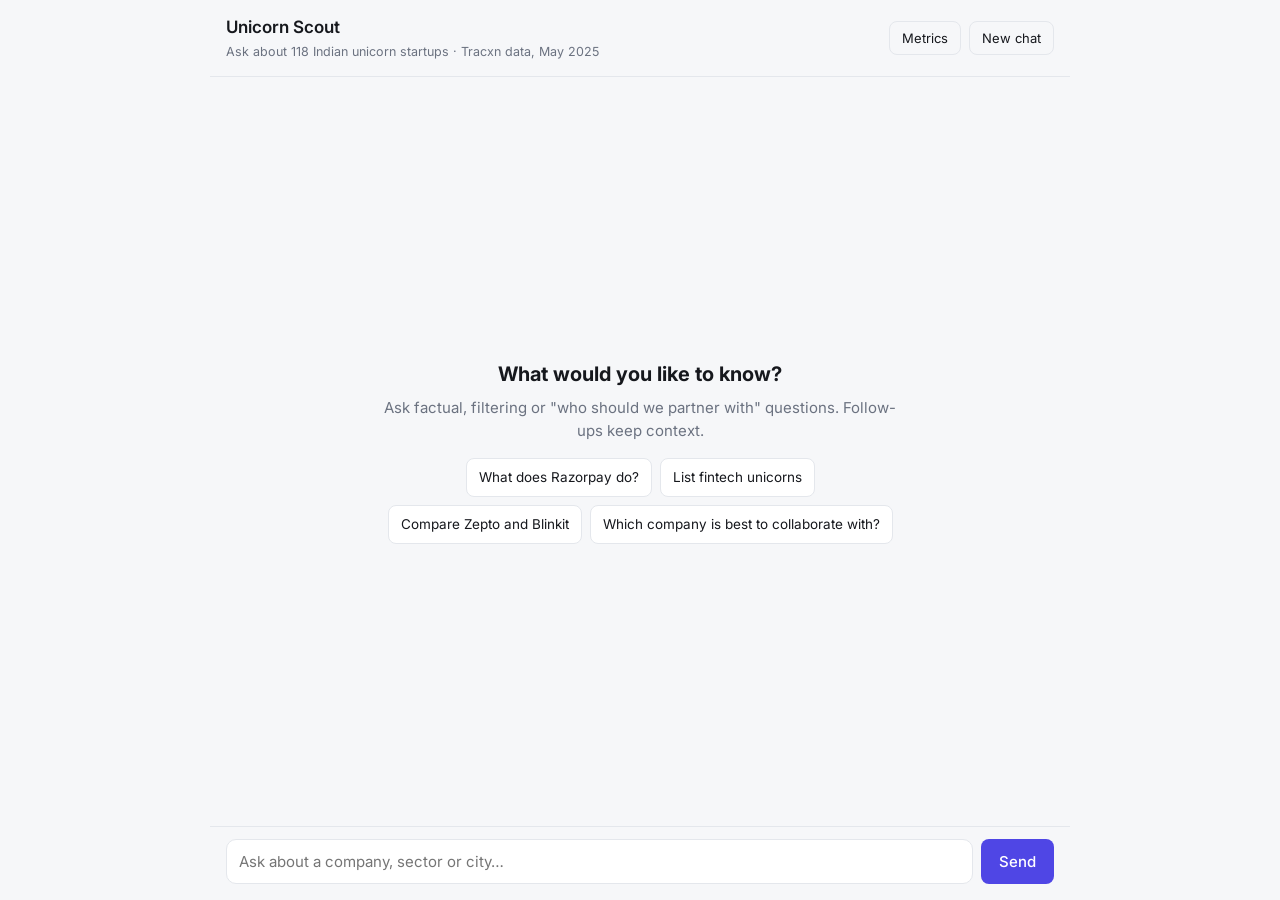
==== public/index.html @ ccf1d118 "v1: GenAI chatbot for Indian unicorn startups A Python chatbot that answers questions about the 118 " ====
<!doctype html>
<html lang="en">
<head>
<meta charset="utf-8">
<meta name="viewport" content="width=device-width, initial-scale=1">
<title>Unicorn Scout</title>
<link rel="preconnect" href="https://fonts.googleapis.com">
<link href="https://fonts.googleapis.com/css2?family=Inter:wght@400;500;600&display=swap" rel="stylesheet">
<style>
  :root {
    --bg: #f6f7f9; --panel: #ffffff; --text: #16181d; --muted: #6b7280; --border: #e4e7ec;
    --accent: #4f46e5; --accent-soft: #eef0ff; --user: #4f46e5; --user-text: #fff;
    --warn: #b45309; --warn-soft: #fff7e6; --bad: #b91c1c; --bad-soft: #fdecec;
  }
  @media (prefers-color-scheme: dark) {
    :root {
      --bg: #0f1115; --panel: #171a21; --text: #e7e9ee; --muted: #9aa3b2; --border: #262b36;
      --accent: #8b87ff; --accent-soft: #23244a; --user: #5b55f0; --user-text: #fff;
      --warn: #f5b041; --warn-soft: #33270f; --bad: #f87171; --bad-soft: #3a1818;
    }
  }
  * { box-sizing: border-box; }
  html, body { height: 100%; margin: 0; }
  body { background: var(--bg); color: var(--text); font: 15px/1.55 Inter, system-ui, sans-serif; display: flex; }
  .app { display: flex; flex-direction: column; width: 100%; max-width: 860px; margin: 0 auto; height: 100%; }
  header { display: flex; align-items: center; justify-content: space-between; padding: 14px 16px;
           border-bottom: 1px solid var(--border); }
  header h1 { font-size: 17px; margin: 0; font-weight: 600; }
  header p { margin: 2px 0 0; color: var(--muted); font-size: 12.5px; }
  .actions { display: flex; gap: 8px; }
  button { font: inherit; cursor: pointer; border-radius: 8px; }
  .ghost { background: transparent; border: 1px solid var(--border); color: var(--text); padding: 6px 12px; font-size: 13px; }
  .ghost:hover { background: var(--panel); }
  #log { flex: 1; overflow-y: auto; padding: 20px 16px; display: flex; flex-direction: column; gap: 14px; }
  .msg { max-width: 85%; padding: 10px 14px; border-radius: 14px; word-wrap: break-word; }
  .user { align-self: flex-end; background: var(--user); color: var(--user-text); border-bottom-right-radius: 4px; }
  .bot { align-self: flex-start; background: var(--panel); border: 1px solid var(--border); border-bottom-left-radius: 4px; }
  .bot p { margin: 0 0 6px; } .bot p:last-child { margin: 0; }
  .bot ul { margin: 4px 0 6px; padding-left: 20px; }
  .meta { display: flex; flex-wrap: wrap; gap: 6px; margin-top: 8px; font-size: 11.5px; color: var(--muted); align-items: center; }
  .badge { padding: 1px 8px; border-radius: 999px; background: var(--accent-soft); color: var(--accent); font-weight: 500; }
  .badge.clarification { background: var(--warn-soft); color: var(--warn); }
  .badge.blocked, .badge.rejected, .badge.error { background: var(--bad-soft); color: var(--bad); }
  .chips { display: flex; flex-wrap: wrap; gap: 6px; margin-top: 8px; }
  .chip { font-size: 12px; padding: 2px 8px; border: 1px solid var(--border); border-radius: 999px; color: var(--muted); }
  .empty { margin: auto; text-align: center; color: var(--muted); max-width: 520px; }
  .empty h2 { color: var(--text); font-size: 20px; margin: 0 0 6px; }
  .suggestions { display: flex; flex-wrap: wrap; gap: 8px; justify-content: center; margin-top: 16px; }
  .suggestions button { background: var(--panel); border: 1px solid var(--border); color: var(--text); padding: 8px 12px; font-size: 13.5px; }
  .suggestions button:hover { border-color: var(--accent); }
  form { display: flex; gap: 8px; padding: 12px 16px 16px; border-top: 1px solid var(--border); }
  textarea { flex: 1; resize: none; font: inherit; color: var(--text); background: var(--panel); border: 1px solid var(--border);
             border-radius: 10px; padding: 10px 12px; min-height: 44px; max-height: 140px; }
  textarea:focus { outline: 2px solid var(--accent); outline-offset: -1px; }
  .send { background: var(--accent); color: #fff; border: 0; padding: 0 18px; font-weight: 500; }
  .send:disabled { opacity: .5; cursor: default; }
  .typing span { display: inline-block; width: 6px; height: 6px; margin-right: 3px; border-radius: 50%; background: var(--muted); animation: b 1s infinite; }
  .typing span:nth-child(2) { animation-delay: .15s; } .typing span:nth-child(3) { animation-delay: .3s; }
  @keyframes b { 0%, 80%, 100% { opacity: .3 } 40% { opacity: 1 } }
  dialog { border: 1px solid var(--border); border-radius: 12px; background: var(--panel); color: var(--text); width: min(520px, calc(100% - 32px)); }
  dialog::backdrop { background: rgba(0,0,0,.4); }
  .grid { display: grid; grid-template-columns: repeat(auto-fill, minmax(140px, 1fr)); gap: 10px; margin: 12px 0; }
  .stat { border: 1px solid var(--border); border-radius: 10px; padding: 10px; }
  .stat b { display: block; font-size: 20px; } .stat small { color: var(--muted); }
  @media (max-width: 600px) { .msg { max-width: 95%; } header p { display: none; } }
</style>
</head>
<body>
<div class="app">
  <header>
    <div>
      <h1>Unicorn Scout</h1>
      <p>Ask about 118 Indian unicorn startups · Tracxn data, May 2025</p>
    </div>
    <div class="actions">
      <button class="ghost" id="metricsBtn" type="button">Metrics</button>
      <button class="ghost" id="newBtn" type="button">New chat</button>
    </div>
  </header>
  <main id="log" aria-live="polite"></main>
  <form id="form">
    <textarea id="input" rows="1" maxlength="500" placeholder="Ask about a company, sector or city…" aria-label="Message"></textarea>
    <button class="send" id="send" type="submit">Send</button>
  </form>
</div>

<dialog id="metrics">
  <h3 style="margin:0">Usage metrics</h3>
  <div class="grid" id="stats"></div>
  <p style="color:var(--muted);font-size:12.5px;margin:0">Traces, prompt versions and scores are in Langfuse.</p>
  <form method="dialog" style="padding:12px 0 0;border:0"><button class="ghost">Close</button></form>
</dialog>

<script>
const log = document.getElementById("log"), form = document.getElementById("form"),
      input = document.getElementById("input"), send = document.getElementById("send");
const SUGGESTIONS = ["What does Razorpay do?", "List fintech unicorns", "Compare Zepto and Blinkit",
                     "Which company is best to collaborate with?"];

function getSession() {
  try { return localStorage.getItem("session_id"); } catch { return null; }
}
function setSession(id) {
  try { id ? localStorage.setItem("session_id", id) : localStorage.removeItem("session_id"); } catch {}
}

// Escape first, then apply a tiny safe subset of markdown (bold, italics, bullets).
function render(md) {
  const esc = s => s.replace(/[&<>"']/g, c => ({"&":"&amp;","<":"&lt;",">":"&gt;",'"':"&quot;","'":"&#39;"}[c]));
  const inline = s => esc(s).replace(/\*\*(.+?)\*\*/g, "<strong>$1</strong>").replace(/\*(.+?)\*/g, "<em>$1</em>");
  let html = "", inList = false;
  for (const line of md.split("\n")) {
    const li = line.match(/^\s*[-*•]\s+(.*)/);
    if (li) { if (!inList) { html += "<ul>"; inList = true; } html += `<li>${inline(li[1])}</li>`; continue; }
    if (inList) { html += "</ul>"; inList = false; }
    if (line.trim()) html += `<p>${inline(line)}</p>`;
  }
  return html + (inList ? "</ul>" : "");
}

function add(role, text, extra = {}) {
  document.querySelector(".empty")?.remove();
  const el = document.createElement("div");
  el.className = `msg ${role}`;
  if (role === "user") el.textContent = text; else el.innerHTML = render(text);
  if (extra.companies?.length) {
    const chips = document.createElement("div"); chips.className = "chips";
    extra.companies.slice(0, 12).forEach(c => {
      const s = document.createElement("span"); s.className = "chip"; s.textContent = `${c.name} · ${c.city}`; chips.append(s);
    });
    if (extra.companies.length > 12) {
      const s = document.createElement("span"); s.className = "chip"; s.textContent = `+${extra.companies.length - 12} more`; chips.append(s);
    }
    el.append(chips);
  }
  if (extra.outcome) {
    const meta = document.createElement("div"); meta.className = "meta";
    const b = document.createElement("span"); b.className = `badge ${extra.outcome}`; b.textContent = extra.outcome;
    meta.append(b);
    if (extra.latency_ms) meta.append(`${(extra.latency_ms / 1000).toFixed(1)}s`);
    el.append(meta);
  }
  log.append(el); log.scrollTop = log.scrollHeight;
  return el;
}

function showEmpty() {
  log.innerHTML = `<div class="empty"><h2>What would you like to know?</h2>
    <div>Ask factual, filtering or "who should we partner with" questions. Follow-ups keep context.</div>
    <div class="suggestions"></div></div>`;
  const box = log.querySelector(".suggestions");
  SUGGESTIONS.forEach(q => {
    const b = document.createElement("button"); b.type = "button"; b.textContent = q;
    b.onclick = () => ask(q); box.append(b);
  });
}

async function ask(text) {
  text = text.trim();
  if (!text || send.disabled) return;
  add("user", text);
  input.value = ""; input.style.height = "";
  send.disabled = true;
  const typing = add("bot", ""); typing.innerHTML = '<span class="typing"><span></span><span></span><span></span></span>';
  try {
    const res = await fetch("/api/chat", {
      method: "POST", headers: {"Content-Type": "application/json"},
      body: JSON.stringify({message: text, session_id: getSession()}),
    });
    if (!res.ok) throw new Error(res.status);
    const data = await res.json();
    setSession(data.session_id);
    typing.remove();
    add("bot", data.reply, data);
  } catch (e) {
    typing.remove();
    add("bot", "Couldn't reach the server. Please try again.", {outcome: "error"});
  } finally {
    send.disabled = false; input.focus();
  }
}

async function restore() {
  const id = getSession();
  if (!id) return showEmpty();
  try {
    const res = await fetch(`/api/sessions/${id}`);
    const turns = res.ok ? await res.json() : [];
    if (!turns.length) return showEmpty();
    turns.forEach(t => { add("user", t.user); add("bot", t.bot || "", {outcome: t.outcome}); });
  } catch { showEmpty(); }
}

form.addEventListener("submit", e => { e.preventDefault(); ask(input.value); });
input.addEventListener("keydown", e => { if (e.key === "Enter" && !e.shiftKey) { e.preventDefault(); ask(input.value); } });
input.addEventListener("input", () => { input.style.height = ""; input.style.height = input.scrollHeight + "px"; });
document.getElementById("newBtn").onclick = () => { setSession(null); showEmpty(); input.focus(); };
document.getElementById("metricsBtn").onclick = async () => {
  const dlg = document.getElementById("metrics"), stats = document.getElementById("stats");
  stats.textContent = "Loading…"; dlg.showModal();
  try {
    const m = await (await fetch("/api/metrics")).json();
    const items = [["Queries", m.total_queries], ["Sessions", m.sessions], ["Answered", m.answered],
      ["Clarifications", m.clarifications], ["Blocked / rejected", m.blocked_or_rejected], ["Off-topic", m.off_topic],
      ["Errors", m.errors], ["LLM fallbacks", m.llm_fallbacks], ["Avg latency", m.avg_latency_ms ? `${m.avg_latency_ms} ms` : "–"],
      ["p95 latency", m.p95_latency_ms ? `${Math.round(m.p95_latency_ms)} ms` : "–"]];
    stats.innerHTML = "";
    items.forEach(([k, v]) => {
      const d = document.createElement("div"); d.className = "stat";
      const b = document.createElement("b"); b.textContent = v ?? 0;
      const s = document.createElement("small"); s.textContent = k;
      d.append(b, s); stats.append(d);
    });
  } catch { stats.textContent = "Couldn't load metrics."; }
};
restore();
</script>
</body>
</html>
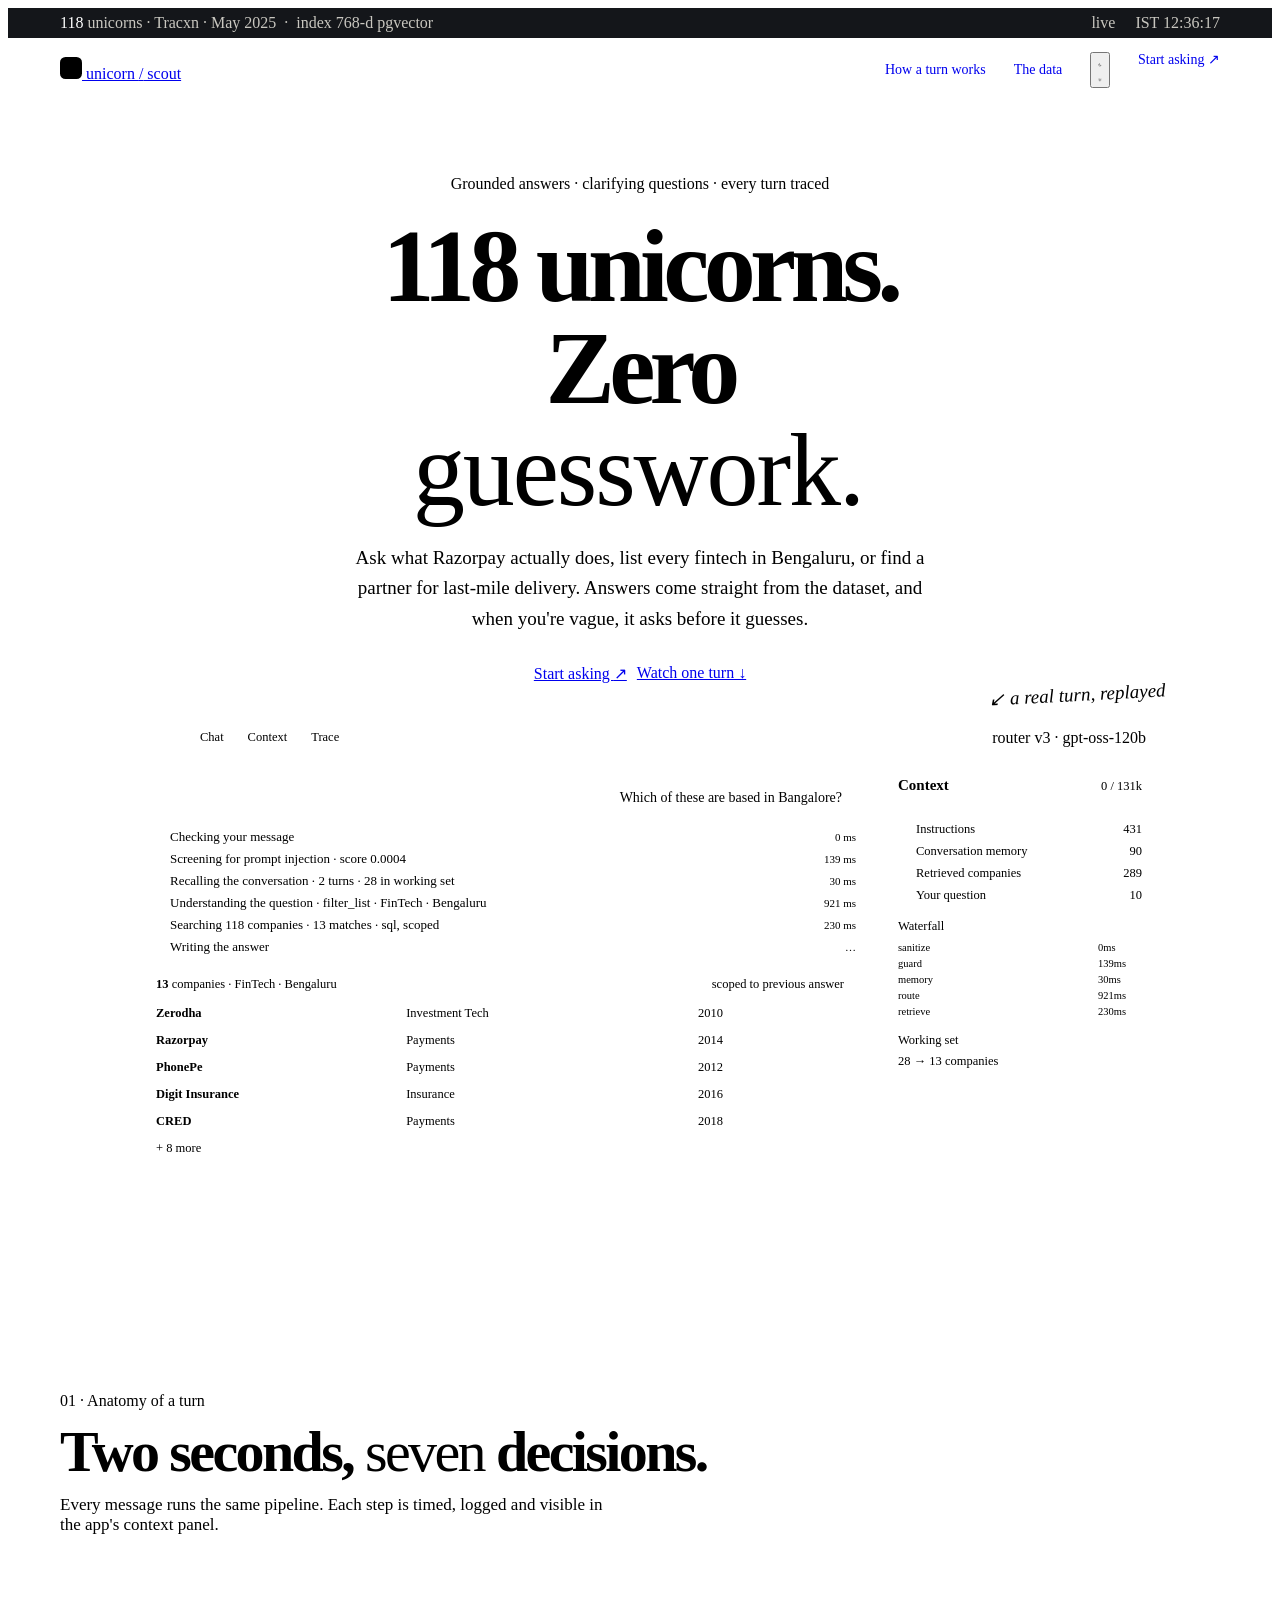
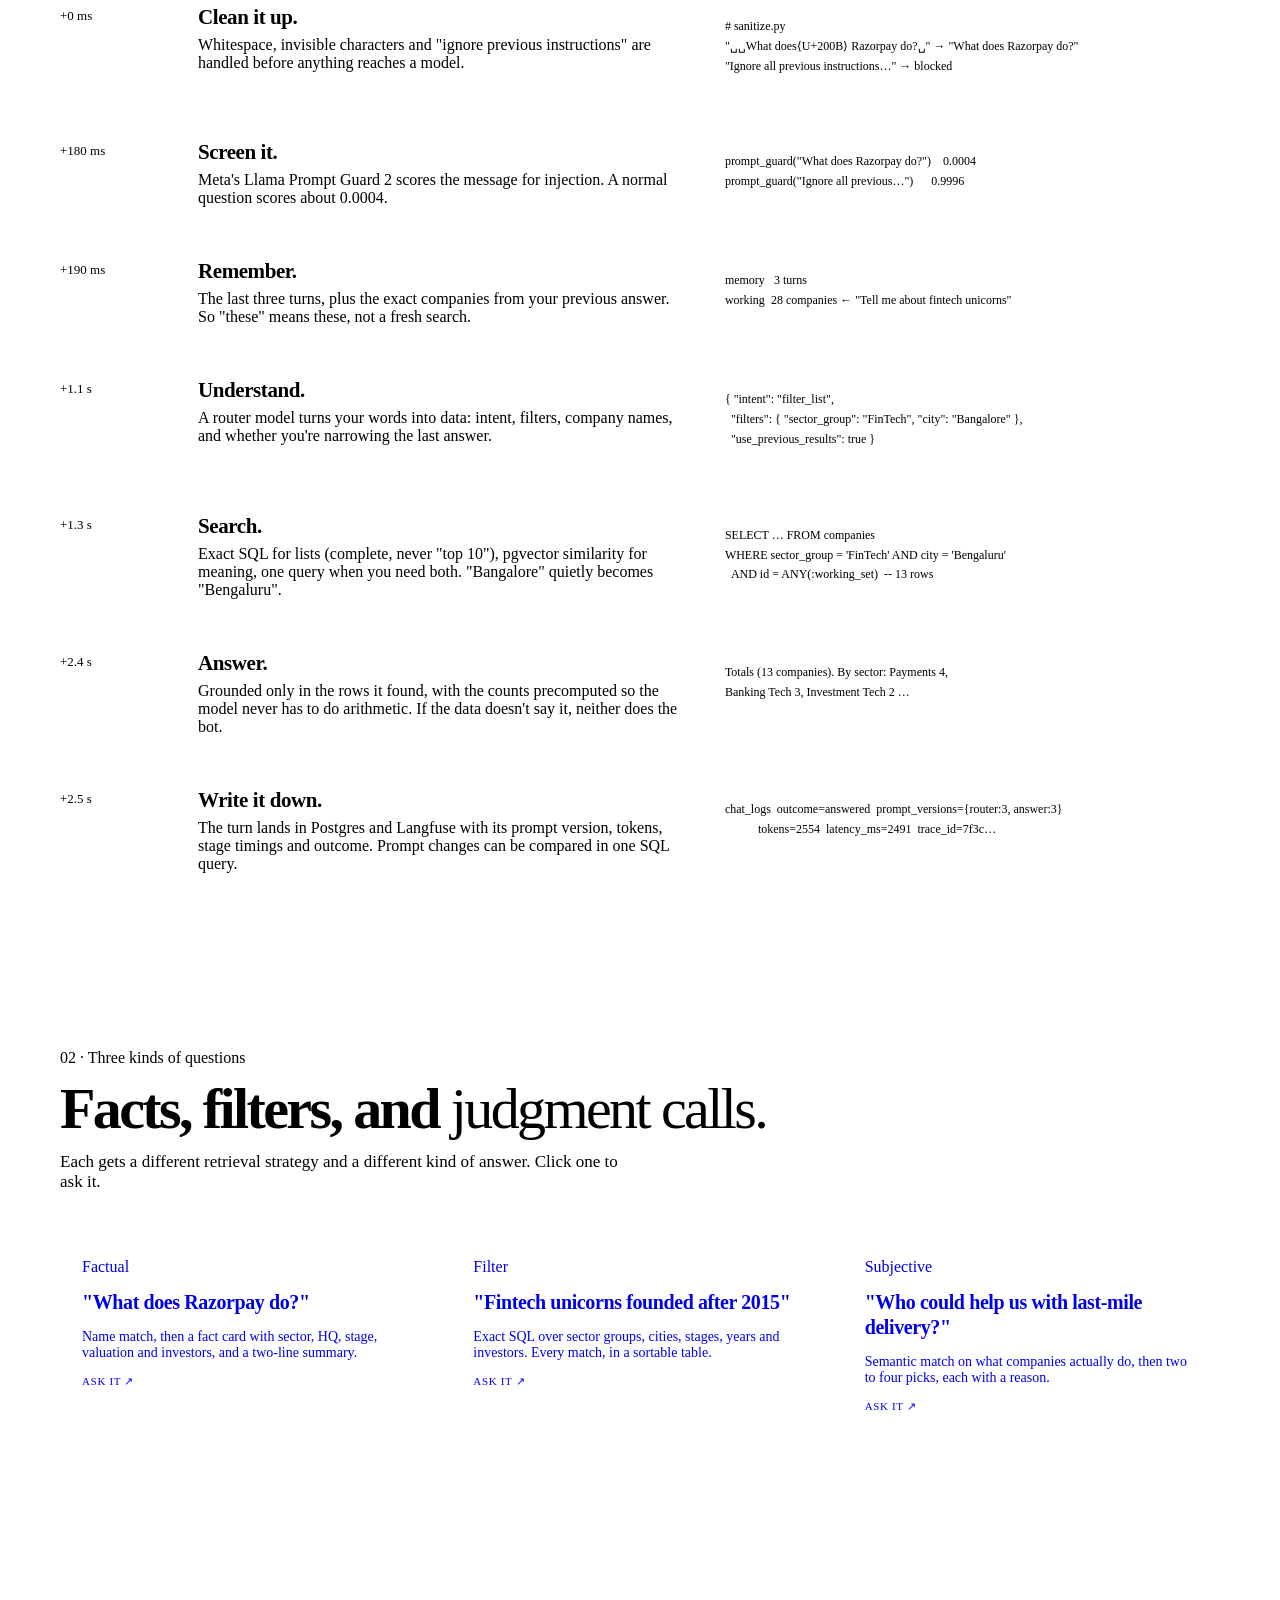
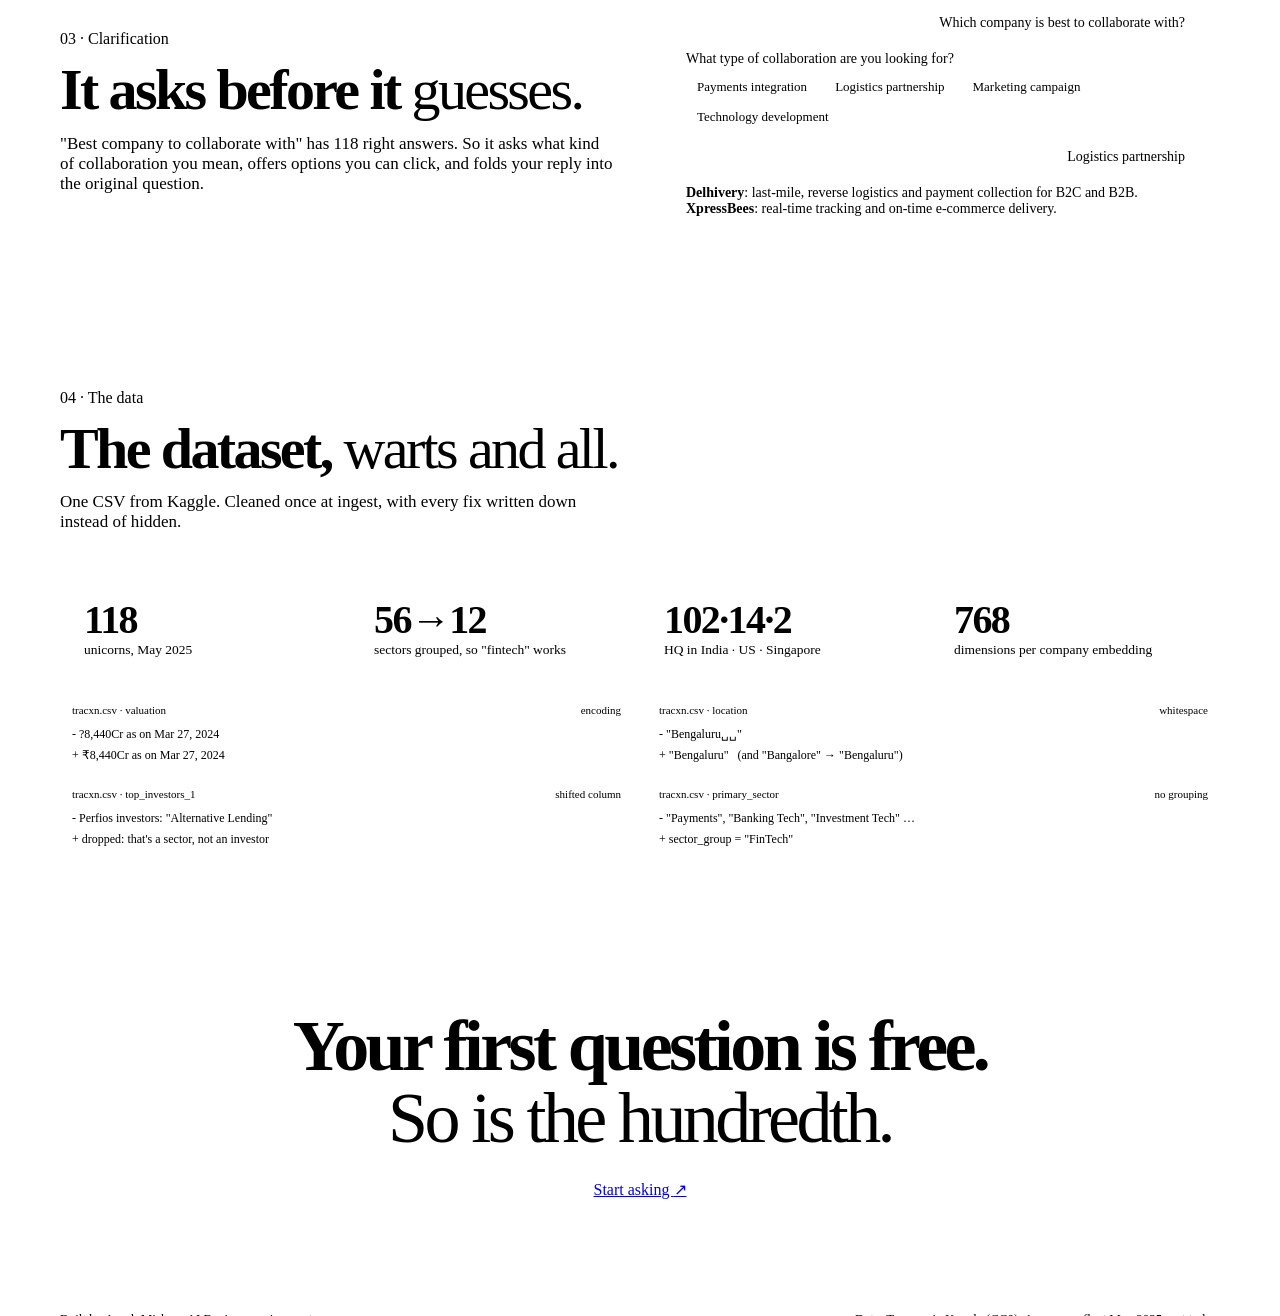
==== commit b9818729: "v2: landing page, streaming chat with generative UI and a context panel Frontend (public/) - Landing" ====
--- a/public/index.html
+++ b/public/index.html
@@ -4,216 +4,428 @@
 <meta charset="utf-8">
 <meta name="viewport" content="width=device-width, initial-scale=1">
 <title>Unicorn Scout</title>
-<link rel="preconnect" href="https://fonts.googleapis.com">
-<link href="https://fonts.googleapis.com/css2?family=Inter:wght@400;500;600&display=swap" rel="stylesheet">
+<meta name="description" content="Ask anything about India's 118 unicorn startups. Grounded answers, clarifying questions, every turn traced.">
+<link rel="icon" href="data:image/svg+xml,%3Csvg xmlns='http://www.w3.org/2000/svg' viewBox='0 0 24 24'%3E%3Crect width='24' height='24' rx='6' fill='%2314161a'/%3E%3Cpath d='M6 19 18 5l-4.5 14Z' fill='%23f6f5f0'/%3E%3Ccircle cx='18' cy='5' r='2' fill='%23e2553b'/%3E%3C/svg%3E">
+<script src="/theme.js"></script>
+<link rel="stylesheet" href="/base.css">
 <style>
-  :root {
-    --bg: #f6f7f9; --panel: #ffffff; --text: #16181d; --muted: #6b7280; --border: #e4e7ec;
-    --accent: #4f46e5; --accent-soft: #eef0ff; --user: #4f46e5; --user-text: #fff;
-    --warn: #b45309; --warn-soft: #fff7e6; --bad: #b91c1c; --bad-soft: #fdecec;
+  .wrap { max-width: 1160px; margin: 0 auto; padding: 0 24px; }
+
+  /* telemetry strip */
+  .telemetry { background: #14161a; color: #c9c7c0; }
+  .telemetry .wrap { display: flex; justify-content: space-between; gap: 16px; height: 30px; align-items: center; }
+  .telemetry span { white-space: nowrap; }
+  .telemetry b { color: #fff; font-weight: 500; }
+  .telemetry .right { display: flex; gap: 20px; align-items: center; }
+
+  header.nav { position: sticky; top: 0; z-index: 20; background: color-mix(in srgb, var(--paper) 86%, transparent);
+               backdrop-filter: saturate(1.4) blur(10px); border-bottom: 1px solid transparent; transition: border-color .2s; }
+  header.nav.scrolled { border-color: var(--line); }
+  header.nav .wrap { display: flex; align-items: center; justify-content: space-between; height: 64px; }
+  header.nav nav { display: flex; align-items: center; gap: 28px; font-size: 14px; color: var(--ink-2); }
+  header.nav nav a { text-decoration: none; }
+  header.nav nav a:not(.btn):hover { color: var(--ink); }
+  header.nav .btn { height: 38px; font-size: 14px; }
+
+  /* hero */
+  .hero { text-align: center; padding: 72px 0 40px; position: relative; }
+  .hero h1 { font-family: var(--display); font-weight: 800; font-size: clamp(44px, 8.4vw, 104px); line-height: .98;
+             letter-spacing: -.055em; margin: 22px auto 22px; max-width: 12ch; }
+  .hero h1 .serif { font-weight: 400; letter-spacing: -.02em; color: var(--accent); padding-right: .04em; }
+  .hero p.lede { font-size: clamp(16px, 1.6vw, 19px); color: var(--ink-2); max-width: 600px; margin: 0 auto 30px; line-height: 1.6; }
+  .hero .ctas { display: flex; gap: 10px; justify-content: center; flex-wrap: wrap; }
+  .grid-bg { position: absolute; inset: 0; z-index: -1; opacity: .55;
+             background-image: linear-gradient(var(--line) 1px, transparent 1px), linear-gradient(90deg, var(--line) 1px, transparent 1px);
+             background-size: 56px 56px; mask-image: radial-gradient(ellipse 70% 60% at 50% 30%, #000 30%, transparent 75%); }
+
+  /* demo frame */
+  .demo-wrap { position: relative; margin: 34px auto 0; max-width: 1040px; }
+  .aside-note { position: absolute; right: -6px; top: -34px; font-family: var(--serif); font-style: italic; font-size: 19px;
+                color: var(--ink-2); transform: rotate(-3deg); }
+  .frame { background: var(--card); border: 1px solid var(--line); border-radius: 14px; box-shadow: var(--shadow); overflow: hidden; text-align: left; }
+  .frame-bar { display: flex; align-items: center; gap: 14px; height: 42px; padding: 0 14px; border-bottom: 1px solid var(--line); background: var(--paper-2); }
+  .lights { display: flex; gap: 6px; } .lights i { width: 10px; height: 10px; border-radius: 50%; background: var(--line-2); }
+  .frame-bar .tabs { display: flex; gap: 4px; font-size: 12.5px; } .frame-bar .tabs span { padding: 3px 10px; border-radius: 6px; color: var(--ink-3); }
+  .frame-bar .tabs .on { background: var(--card); color: var(--ink); border: 1px solid var(--line); }
+  .frame-bar .right { margin-left: auto; color: var(--ink-3); }
+  .frame-body { display: grid; grid-template-columns: 1fr 280px; min-height: 430px; }
+  .demo-chat { padding: 22px 24px; display: flex; flex-direction: column; gap: 14px; border-right: 1px solid var(--line); }
+  .d-user { align-self: flex-end; background: var(--ink); color: var(--paper); padding: 9px 14px; border-radius: 14px 14px 4px 14px; font-size: 14px; }
+  .d-steps { display: grid; gap: 6px; font-size: 13px; color: var(--ink-2); }
+  .d-step { display: grid; grid-template-columns: 16px 1fr auto; gap: 10px; align-items: center; opacity: 0; transform: translateY(4px); transition: all .25s ease; }
+  .d-step.show { opacity: 1; transform: none; }
+  .d-step .ms { font-family: var(--mono); font-size: 11px; color: var(--ink-3); }
+  .d-step em { font-style: normal; color: var(--ink); font-weight: 500; }
+  .tick { width: 14px; height: 14px; border-radius: 50%; border: 1.5px solid var(--line-2); position: relative; }
+  .d-step.done .tick { border-color: var(--ok); background: var(--ok); }
+  .d-step.done .tick::after { content: ""; position: absolute; left: 4px; top: 1.5px; width: 3px; height: 6px; border: solid #fff; border-width: 0 1.5px 1.5px 0; transform: rotate(45deg); }
+  .d-step.run .tick { border-color: var(--accent); border-right-color: transparent; animation: spin .7s linear infinite; }
+  @keyframes spin { to { transform: rotate(360deg); } }
+  .d-table { border: 1px solid var(--line); border-radius: 10px; overflow: hidden; opacity: 0; transition: opacity .3s; font-size: 12.5px; }
+  .d-table.show { opacity: 1; }
+  .d-table .th { display: flex; justify-content: space-between; padding: 8px 12px; background: var(--paper-2); border-bottom: 1px solid var(--line); }
+  .d-table .row { display: grid; grid-template-columns: 1.2fr 1.4fr .7fr; padding: 6px 12px; border-bottom: 1px solid var(--line); opacity: 0; transition: opacity .2s; }
+  .d-table .row.show { opacity: 1; } .d-table .row:last-child { border-bottom: 0; }
+  .d-table .row b { font-weight: 600; } .d-table .row span { color: var(--ink-2); }
+  .d-answer { font-size: 14px; line-height: 1.6; min-height: 44px; }
+  .caret { display: inline-block; width: 7px; height: 15px; background: var(--accent); vertical-align: -2px; margin-left: 1px; animation: blink 1s steps(1) infinite; }
+  @keyframes blink { 50% { opacity: 0; } }
+  .demo-ctx { padding: 18px; display: grid; align-content: start; gap: 16px; font-size: 12.5px; background: var(--paper); }
+  .ctx-h { display: flex; justify-content: space-between; align-items: baseline; }
+  .ctx-h b { font-family: var(--display); font-size: 15px; }
+  .bar { display: flex; height: 6px; border-radius: 99px; overflow: hidden; background: var(--line); }
+  .bar i { display: block; height: 100%; transition: width .6s cubic-bezier(.2,.7,.2,1); width: 0; }
+  .ctx-rows { display: grid; gap: 7px; }
+  .ctx-rows div { display: grid; grid-template-columns: 10px 1fr auto; gap: 8px; align-items: center; color: var(--ink-2); }
+  .ctx-rows i { width: 10px; height: 10px; border-radius: 3px; }
+  .wf { display: grid; gap: 5px; }
+  .wf div { display: grid; grid-template-columns: 62px 1fr 44px; gap: 8px; align-items: center; font-family: var(--mono); font-size: 10.5px; color: var(--ink-3); }
+  .wf .track { height: 6px; position: relative; }
+  .wf .track i { position: absolute; top: 0; height: 6px; border-radius: 2px; background: var(--ink-2); width: 0; transition: width .4s ease; }
+
+  /* sections */
+  section.block { padding: 110px 0 40px; }
+  .sec-head { max-width: 720px; margin-bottom: 44px; }
+  .sec-head h2 { font-family: var(--display); font-weight: 800; font-size: clamp(34px, 5vw, 58px); letter-spacing: -.045em; line-height: 1.02; margin: 12px 0 14px; }
+  .sec-head h2 .serif { font-weight: 400; color: var(--accent); }
+  .sec-head p { color: var(--ink-2); font-size: 17px; margin: 0; max-width: 560px; }
+
+  /* timeline */
+  .timeline { border-top: 1px solid var(--line); }
+  .tl-row { display: grid; grid-template-columns: 110px 1fr 1.05fr; gap: 28px; padding: 26px 0; border-bottom: 1px solid var(--line); align-items: start; }
+  .tl-row .t { font-family: var(--mono); font-size: 13px; color: var(--accent); padding-top: 3px; }
+  .tl-row h3 { font-family: var(--display); font-size: 21px; letter-spacing: -.02em; margin: 0 0 6px; }
+  .tl-row p { margin: 0; color: var(--ink-2); }
+  .code { font-family: var(--mono); font-size: 12px; line-height: 1.65; background: var(--card); border: 1px solid var(--line);
+          border-radius: 8px; padding: 12px 14px; color: var(--ink-2); white-space: pre-wrap; word-break: break-word; margin: 0; }
+  .code .k { color: var(--c1); } .code .s { color: var(--ok); } .code .n { color: var(--accent); } .code .c { color: var(--ink-3); }
+
+  /* question types */
+  .kinds { display: grid; grid-template-columns: repeat(3, 1fr); gap: 14px; }
+  .kind { background: var(--card); border: 1px solid var(--line); border-radius: 14px; padding: 22px; display: grid; gap: 14px; align-content: start;
+          text-decoration: none; transition: border-color .15s, transform .15s; }
+  .kind:hover { border-color: var(--ink-3); transform: translateY(-2px); }
+  .kind .q { font-family: var(--display); font-weight: 700; font-size: 20px; letter-spacing: -.02em; line-height: 1.25; }
+  .kind .how { color: var(--ink-2); font-size: 14px; }
+  .kind .go { font-family: var(--mono); font-size: 11px; letter-spacing: .06em; text-transform: uppercase; color: var(--ink-3); }
+  .kind:hover .go { color: var(--accent); }
+
+  /* clarify */
+  .split { display: grid; grid-template-columns: 1fr 1fr; gap: 48px; align-items: center; }
+  .convo { background: var(--card); border: 1px solid var(--line); border-radius: 14px; padding: 22px; display: grid; gap: 12px; box-shadow: var(--shadow); }
+  .b-user { justify-self: end; background: var(--ink); color: var(--paper); padding: 8px 13px; border-radius: 13px 13px 4px 13px; font-size: 14px; }
+  .b-bot { font-size: 14px; }
+  .opts { display: flex; flex-wrap: wrap; gap: 6px; margin-top: 8px; }
+  .opts span { border: 1px solid var(--line-2); border-radius: 999px; padding: 4px 11px; font-size: 13px; }
+  .opts span.picked { border-color: var(--accent); color: var(--accent); background: var(--accent-soft); }
+
+  /* data */
+  .stats { display: grid; grid-template-columns: repeat(4, 1fr); border: 1px solid var(--line); border-radius: 14px; overflow: hidden; background: var(--card); }
+  .stat { padding: 24px; border-right: 1px solid var(--line); }
+  .stat:last-child { border-right: 0; }
+  .stat b { display: block; font-family: var(--display); font-weight: 800; font-size: 40px; letter-spacing: -.04em; line-height: 1; }
+  .stat span { color: var(--ink-2); font-size: 13.5px; }
+  .diffs { margin-top: 14px; display: grid; grid-template-columns: 1fr 1fr; gap: 14px; }
+  .diff { font-family: var(--mono); font-size: 12px; border: 1px solid var(--line); border-radius: 10px; overflow: hidden; background: var(--card); }
+  .diff .h { padding: 8px 12px; border-bottom: 1px solid var(--line); color: var(--ink-3); font-size: 11px; display: flex; justify-content: space-between; }
+  .diff div.l { padding: 3px 12px; white-space: pre-wrap; }
+  .diff .m { background: var(--bad-soft); color: var(--bad); } .diff .p { background: var(--ok-soft); color: var(--ok); }
+
+  .final { text-align: center; padding: 120px 0 90px; }
+  .final h2 { font-family: var(--display); font-weight: 800; font-size: clamp(36px, 6vw, 72px); letter-spacing: -.05em; line-height: 1; margin: 0 0 26px; }
+  .final h2 .serif { font-weight: 400; color: var(--accent); }
+  footer { border-top: 1px solid var(--line); padding: 22px 0 34px; color: var(--ink-3); font-size: 13px; }
+  footer .wrap { display: flex; justify-content: space-between; gap: 16px; flex-wrap: wrap; }
+
+  .reveal { opacity: 0; transform: translateY(14px); transition: opacity .6s ease, transform .6s ease; }
+  .reveal.in { opacity: 1; transform: none; }
+
+  @media (max-width: 900px) {
+    .frame-body { grid-template-columns: 1fr; } .demo-ctx { display: none; } .demo-chat { border-right: 0; }
+    .tl-row { grid-template-columns: 1fr; gap: 10px; } .kinds, .split, .diffs { grid-template-columns: 1fr; }
+    .stats { grid-template-columns: 1fr 1fr; } .stat:nth-child(2) { border-right: 0; } .stat:nth-child(-n+2) { border-bottom: 1px solid var(--line); }
+    header.nav nav a:not(.btn) { display: none; } .hide-sm { display: none; } .aside-note { display: none; }
+    .hero { padding-top: 48px; } .hero .pill { font-size: 10px; }
   }
-  @media (prefers-color-scheme: dark) {
-    :root {
-      --bg: #0f1115; --panel: #171a21; --text: #e7e9ee; --muted: #9aa3b2; --border: #262b36;
-      --accent: #8b87ff; --accent-soft: #23244a; --user: #5b55f0; --user-text: #fff;
-      --warn: #f5b041; --warn-soft: #33270f; --bad: #f87171; --bad-soft: #3a1818;
-    }
-  }
-  * { box-sizing: border-box; }
-  html, body { height: 100%; margin: 0; }
-  body { background: var(--bg); color: var(--text); font: 15px/1.55 Inter, system-ui, sans-serif; display: flex; }
-  .app { display: flex; flex-direction: column; width: 100%; max-width: 860px; margin: 0 auto; height: 100%; }
-  header { display: flex; align-items: center; justify-content: space-between; padding: 14px 16px;
-           border-bottom: 1px solid var(--border); }
-  header h1 { font-size: 17px; margin: 0; font-weight: 600; }
-  header p { margin: 2px 0 0; color: var(--muted); font-size: 12.5px; }
-  .actions { display: flex; gap: 8px; }
-  button { font: inherit; cursor: pointer; border-radius: 8px; }
-  .ghost { background: transparent; border: 1px solid var(--border); color: var(--text); padding: 6px 12px; font-size: 13px; }
-  .ghost:hover { background: var(--panel); }
-  #log { flex: 1; overflow-y: auto; padding: 20px 16px; display: flex; flex-direction: column; gap: 14px; }
-  .msg { max-width: 85%; padding: 10px 14px; border-radius: 14px; word-wrap: break-word; }
-  .user { align-self: flex-end; background: var(--user); color: var(--user-text); border-bottom-right-radius: 4px; }
-  .bot { align-self: flex-start; background: var(--panel); border: 1px solid var(--border); border-bottom-left-radius: 4px; }
-  .bot p { margin: 0 0 6px; } .bot p:last-child { margin: 0; }
-  .bot ul { margin: 4px 0 6px; padding-left: 20px; }
-  .meta { display: flex; flex-wrap: wrap; gap: 6px; margin-top: 8px; font-size: 11.5px; color: var(--muted); align-items: center; }
-  .badge { padding: 1px 8px; border-radius: 999px; background: var(--accent-soft); color: var(--accent); font-weight: 500; }
-  .badge.clarification { background: var(--warn-soft); color: var(--warn); }
-  .badge.blocked, .badge.rejected, .badge.error { background: var(--bad-soft); color: var(--bad); }
-  .chips { display: flex; flex-wrap: wrap; gap: 6px; margin-top: 8px; }
-  .chip { font-size: 12px; padding: 2px 8px; border: 1px solid var(--border); border-radius: 999px; color: var(--muted); }
-  .empty { margin: auto; text-align: center; color: var(--muted); max-width: 520px; }
-  .empty h2 { color: var(--text); font-size: 20px; margin: 0 0 6px; }
-  .suggestions { display: flex; flex-wrap: wrap; gap: 8px; justify-content: center; margin-top: 16px; }
-  .suggestions button { background: var(--panel); border: 1px solid var(--border); color: var(--text); padding: 8px 12px; font-size: 13.5px; }
-  .suggestions button:hover { border-color: var(--accent); }
-  form { display: flex; gap: 8px; padding: 12px 16px 16px; border-top: 1px solid var(--border); }
-  textarea { flex: 1; resize: none; font: inherit; color: var(--text); background: var(--panel); border: 1px solid var(--border);
-             border-radius: 10px; padding: 10px 12px; min-height: 44px; max-height: 140px; }
-  textarea:focus { outline: 2px solid var(--accent); outline-offset: -1px; }
-  .send { background: var(--accent); color: #fff; border: 0; padding: 0 18px; font-weight: 500; }
-  .send:disabled { opacity: .5; cursor: default; }
-  .typing span { display: inline-block; width: 6px; height: 6px; margin-right: 3px; border-radius: 50%; background: var(--muted); animation: b 1s infinite; }
-  .typing span:nth-child(2) { animation-delay: .15s; } .typing span:nth-child(3) { animation-delay: .3s; }
-  @keyframes b { 0%, 80%, 100% { opacity: .3 } 40% { opacity: 1 } }
-  dialog { border: 1px solid var(--border); border-radius: 12px; background: var(--panel); color: var(--text); width: min(520px, calc(100% - 32px)); }
-  dialog::backdrop { background: rgba(0,0,0,.4); }
-  .grid { display: grid; grid-template-columns: repeat(auto-fill, minmax(140px, 1fr)); gap: 10px; margin: 12px 0; }
-  .stat { border: 1px solid var(--border); border-radius: 10px; padding: 10px; }
-  .stat b { display: block; font-size: 20px; } .stat small { color: var(--muted); }
-  @media (max-width: 600px) { .msg { max-width: 95%; } header p { display: none; } }
 </style>
 </head>
 <body>
-<div class="app">
-  <header>
-    <div>
-      <h1>Unicorn Scout</h1>
-      <p>Ask about 118 Indian unicorn startups · Tracxn data, May 2025</p>
-    </div>
-    <div class="actions">
-      <button class="ghost" id="metricsBtn" type="button">Metrics</button>
-      <button class="ghost" id="newBtn" type="button">New chat</button>
-    </div>
-  </header>
-  <main id="log" aria-live="polite"></main>
-  <form id="form">
-    <textarea id="input" rows="1" maxlength="500" placeholder="Ask about a company, sector or city…" aria-label="Message"></textarea>
-    <button class="send" id="send" type="submit">Send</button>
-  </form>
+
+<div class="telemetry mono">
+  <div class="wrap">
+    <span><b>118</b> unicorns · Tracxn · May 2025 <span class="hide-sm">&nbsp;·&nbsp; index 768-d pgvector</span></span>
+    <span class="right">
+      <span class="hide-sm" id="tm-live"><span class="dot live"></span>&nbsp; live</span>
+      <span id="tm-clock">IST --:--:--</span>
+    </span>
+  </div>
 </div>
 
-<dialog id="metrics">
-  <h3 style="margin:0">Usage metrics</h3>
-  <div class="grid" id="stats"></div>
-  <p style="color:var(--muted);font-size:12.5px;margin:0">Traces, prompt versions and scores are in Langfuse.</p>
-  <form method="dialog" style="padding:12px 0 0;border:0"><button class="ghost">Close</button></form>
-</dialog>
+<header class="nav" id="nav">
+  <div class="wrap">
+    <a class="brand" href="/" aria-label="Unicorn Scout home">
+      <svg width="22" height="22" viewBox="0 0 24 24" aria-hidden="true"><rect width="24" height="24" rx="6" fill="var(--ink)"/><path d="M6 19 18 5l-4.5 14Z" fill="var(--paper)"/><path d="M9.6 16.2l4.4.9M11.6 13.4l3.4.7" stroke="var(--ink)" stroke-width="1.2"/><circle cx="18" cy="5" r="2" fill="var(--accent)"/></svg>
+      <span>unicorn <span class="slash">/</span> scout</span>
+    </a>
+    <nav>
+      <a href="#turn">How a turn works</a>
+      <a href="#data">The data</a>
+      <button class="theme-btn" type="button" onclick="toggleTheme()" aria-label="Toggle dark mode">
+        <svg class="moon" viewBox="0 0 16 16" fill="none" stroke="currentColor" stroke-width="1.4"><path d="M13.5 9.6A5.6 5.6 0 0 1 6.4 2.5a5.6 5.6 0 1 0 7.1 7.1Z"/></svg>
+        <svg class="sun" viewBox="0 0 16 16" fill="none" stroke="currentColor" stroke-width="1.4"><circle cx="8" cy="8" r="3"/><path d="M8 1v1.6M8 13.4V15M1 8h1.6M13.4 8H15M3.1 3.1l1.1 1.1M11.8 11.8l1.1 1.1M3.1 12.9l1.1-1.1M11.8 4.2l1.1-1.1"/></svg>
+      </button>
+      <a class="btn btn-primary" href="/chat">Start asking <span class="arrow">↗</span></a>
+    </nav>
+  </div>
+</header>
+
+<main>
+  <section class="hero wrap">
+    <div class="grid-bg"></div>
+    <span class="pill"><span class="dot"></span>Grounded answers<span class="hide-sm">&nbsp;· clarifying questions</span> · every turn traced</span>
+    <h1>118 unicorns. Zero <span class="serif">guesswork.</span></h1>
+    <p class="lede">Ask what Razorpay actually does, list every fintech in Bengaluru, or find a partner for last-mile delivery.
+      Answers come straight from the dataset, and when you're vague, it asks before it guesses.</p>
+    <div class="ctas">
+      <a class="btn btn-primary" href="/chat">Start asking <span class="arrow">↗</span></a>
+      <a class="btn btn-ghost" href="#turn">Watch one turn ↓</a>
+    </div>
+
+    <div class="demo-wrap reveal">
+      <span class="aside-note">↙ a real turn, replayed</span>
+      <div class="frame" id="demo" aria-label="Replay of a chat turn">
+        <div class="frame-bar">
+          <div class="lights"><i></i><i></i><i></i></div>
+          <div class="tabs"><span class="on">Chat</span><span>Context</span><span>Trace</span></div>
+          <span class="right mono">router v3 · gpt-oss-120b</span>
+        </div>
+        <div class="frame-body">
+          <div class="demo-chat">
+            <div class="d-user" id="d-user">Which of these are based in Bangalore?</div>
+            <div class="d-steps" id="d-steps"></div>
+            <div class="d-table" id="d-table">
+              <div class="th"><span><b id="d-count">13</b> companies · FinTech · Bengaluru</span><span class="mono" style="color:var(--ink-3)">scoped to previous answer</span></div>
+              <div id="d-rows"></div>
+            </div>
+            <div class="d-answer" id="d-answer"></div>
+          </div>
+          <aside class="demo-ctx">
+            <div>
+              <div class="ctx-h"><b>Context</b><span class="mono num" id="d-used">0 / 131k</span></div>
+              <div class="bar" style="margin:10px 0 12px" id="d-bar"><i style="background:var(--c1)"></i><i style="background:var(--c3)"></i><i style="background:var(--c4)"></i><i style="background:var(--c5)"></i></div>
+              <div class="ctx-rows" id="d-rows-ctx">
+                <div><i style="background:var(--c1)"></i>Instructions<span class="num">431</span></div>
+                <div><i style="background:var(--c3)"></i>Conversation memory<span class="num">90</span></div>
+                <div><i style="background:var(--c4)"></i>Retrieved companies<span class="num">289</span></div>
+                <div><i style="background:var(--c5)"></i>Your question<span class="num">10</span></div>
+              </div>
+            </div>
+            <div>
+              <div class="mono" style="color:var(--ink-3);margin-bottom:8px">Waterfall</div>
+              <div class="wf" id="d-wf"></div>
+            </div>
+            <div>
+              <div class="mono" style="color:var(--ink-3);margin-bottom:6px">Working set</div>
+              <span class="chip">28 → 13 companies</span>
+            </div>
+          </aside>
+        </div>
+      </div>
+    </div>
+  </section>
+
+  <section class="block wrap" id="turn">
+    <div class="sec-head reveal">
+      <span class="kicker">01 · Anatomy of a turn</span>
+      <h2>Two seconds, <span class="serif">seven</span> decisions.</h2>
+      <p>Every message runs the same pipeline. Each step is timed, logged and visible in the app's context panel.</p>
+    </div>
+    <div class="timeline">
+      <div class="tl-row reveal"><span class="t">+0 ms</span>
+        <div><h3>Clean it up.</h3><p>Whitespace, invisible characters and "ignore previous instructions" are handled before anything reaches a model.</p></div>
+        <pre class="code"><span class="c"># sanitize.py</span>
+"␣␣What does<span class="n">⟨U+200B⟩</span> Razorpay do?␣" → <span class="s">"What does Razorpay do?"</span>
+"Ignore all previous instructions…" → <span class="n">blocked</span></pre></div>
+      <div class="tl-row reveal"><span class="t">+180 ms</span>
+        <div><h3>Screen it.</h3><p>Meta's Llama Prompt Guard 2 scores the message for injection. A normal question scores about 0.0004.</p></div>
+        <pre class="code">prompt_guard("What does Razorpay do?")    <span class="s">0.0004</span>
+prompt_guard("Ignore all previous…")      <span class="n">0.9996</span></pre></div>
+      <div class="tl-row reveal"><span class="t">+190 ms</span>
+        <div><h3>Remember.</h3><p>The last three turns, plus the exact companies from your previous answer. So "these" means these, not a fresh search.</p></div>
+        <pre class="code">memory   <span class="k">3</span> turns
+working  <span class="k">28</span> companies <span class="c">← "Tell me about fintech unicorns"</span></pre></div>
+      <div class="tl-row reveal"><span class="t">+1.1 s</span>
+        <div><h3>Understand.</h3><p>A router model turns your words into data: intent, filters, company names, and whether you're narrowing the last answer.</p></div>
+        <pre class="code">{ <span class="k">"intent"</span>: <span class="s">"filter_list"</span>,
+  <span class="k">"filters"</span>: { <span class="k">"sector_group"</span>: <span class="s">"FinTech"</span>, <span class="k">"city"</span>: <span class="s">"Bangalore"</span> },
+  <span class="k">"use_previous_results"</span>: <span class="n">true</span> }</pre></div>
+      <div class="tl-row reveal"><span class="t">+1.3 s</span>
+        <div><h3>Search.</h3><p>Exact SQL for lists (complete, never "top 10"), pgvector similarity for meaning, one query when you need both. "Bangalore" quietly becomes "Bengaluru".</p></div>
+        <pre class="code">SELECT … FROM companies
+WHERE sector_group = <span class="s">'FinTech'</span> AND city = <span class="s">'Bengaluru'</span>
+  AND id = ANY(<span class="k">:working_set</span>)  <span class="c">-- 13 rows</span></pre></div>
+      <div class="tl-row reveal"><span class="t">+2.4 s</span>
+        <div><h3>Answer.</h3><p>Grounded only in the rows it found, with the counts precomputed so the model never has to do arithmetic. If the data doesn't say it, neither does the bot.</p></div>
+        <pre class="code">Totals (13 companies). By sector: Payments 4,
+Banking Tech 3, Investment Tech 2 …</pre></div>
+      <div class="tl-row reveal"><span class="t">+2.5 s</span>
+        <div><h3>Write it down.</h3><p>The turn lands in Postgres and Langfuse with its prompt version, tokens, stage timings and outcome. Prompt changes can be compared in one SQL query.</p></div>
+        <pre class="code">chat_logs  outcome=<span class="s">answered</span>  prompt_versions={router:<span class="k">3</span>, answer:<span class="k">3</span>}
+           tokens=<span class="k">2554</span>  latency_ms=<span class="k">2491</span>  trace_id=<span class="c">7f3c…</span></pre></div>
+    </div>
+  </section>
+
+  <section class="block wrap">
+    <div class="sec-head reveal">
+      <span class="kicker">02 · Three kinds of questions</span>
+      <h2>Facts, filters, and <span class="serif">judgment calls.</span></h2>
+      <p>Each gets a different retrieval strategy and a different kind of answer. Click one to ask it.</p>
+    </div>
+    <div class="kinds">
+      <a class="kind reveal" href="/chat?q=What%20does%20Razorpay%20do%3F">
+        <span class="kicker">Factual</span>
+        <span class="q">"What does Razorpay do?"</span>
+        <span class="how">Name match, then a fact card with sector, HQ, stage, valuation and investors, and a two-line summary.</span>
+        <span class="go">Ask it ↗</span>
+      </a>
+      <a class="kind reveal" href="/chat?q=List%20fintech%20unicorns%20founded%20after%202015">
+        <span class="kicker">Filter</span>
+        <span class="q">"Fintech unicorns founded after 2015"</span>
+        <span class="how">Exact SQL over sector groups, cities, stages, years and investors. Every match, in a sortable table.</span>
+        <span class="go">Ask it ↗</span>
+      </a>
+      <a class="kind reveal" href="/chat?q=Who%20could%20help%20us%20with%20last-mile%20delivery%3F">
+        <span class="kicker">Subjective</span>
+        <span class="q">"Who could help us with last-mile delivery?"</span>
+        <span class="how">Semantic match on what companies actually do, then two to four picks, each with a reason.</span>
+        <span class="go">Ask it ↗</span>
+      </a>
+    </div>
+  </section>
+
+  <section class="block wrap">
+    <div class="split">
+      <div class="sec-head reveal" style="margin:0">
+        <span class="kicker">03 · Clarification</span>
+        <h2>It asks before it <span class="serif">guesses.</span></h2>
+        <p>"Best company to collaborate with" has 118 right answers. So it asks what kind of collaboration you mean, offers options you can click, and folds your reply into the original question.</p>
+      </div>
+      <div class="convo reveal">
+        <div class="b-user">Which company is best to collaborate with?</div>
+        <div class="b-bot">What type of collaboration are you looking for?
+          <div class="opts"><span>Payments integration</span><span class="picked">Logistics partnership</span><span>Marketing campaign</span><span>Technology development</span></div>
+        </div>
+        <div class="b-user">Logistics partnership</div>
+        <div class="b-bot"><b>Delhivery</b>: last-mile, reverse logistics and payment collection for B2C and B2B.<br><b>XpressBees</b>: real-time tracking and on-time e-commerce delivery.</div>
+      </div>
+    </div>
+  </section>
+
+  <section class="block wrap" id="data">
+    <div class="sec-head reveal">
+      <span class="kicker">04 · The data</span>
+      <h2>The dataset, <span class="serif">warts and all.</span></h2>
+      <p>One CSV from Kaggle. Cleaned once at ingest, with every fix written down instead of hidden.</p>
+    </div>
+    <div class="stats reveal">
+      <div class="stat"><b class="num">118</b><span>unicorns, May 2025</span></div>
+      <div class="stat"><b class="num">56→12</b><span>sectors grouped, so "fintech" works</span></div>
+      <div class="stat"><b class="num">102·14·2</b><span>HQ in India · US · Singapore</span></div>
+      <div class="stat"><b class="num">768</b><span>dimensions per company embedding</span></div>
+    </div>
+    <div class="diffs">
+      <div class="diff reveal"><div class="h"><span>tracxn.csv · valuation</span><span>encoding</span></div>
+        <div class="l m">- ?8,440Cr as on Mar 27, 2024</div><div class="l p">+ ₹8,440Cr as on Mar 27, 2024</div></div>
+      <div class="diff reveal"><div class="h"><span>tracxn.csv · location</span><span>whitespace</span></div>
+        <div class="l m">- "Bengaluru␣␣"</div><div class="l p">+ "Bengaluru"   (and "Bangalore" → "Bengaluru")</div></div>
+      <div class="diff reveal"><div class="h"><span>tracxn.csv · top_investors_1</span><span>shifted column</span></div>
+        <div class="l m">- Perfios investors: "Alternative Lending"</div><div class="l p">+ dropped: that's a sector, not an investor</div></div>
+      <div class="diff reveal"><div class="h"><span>tracxn.csv · primary_sector</span><span>no grouping</span></div>
+        <div class="l m">- "Payments", "Banking Tech", "Investment Tech" …</div><div class="l p">+ sector_group = "FinTech"</div></div>
+    </div>
+  </section>
+
+  <section class="final wrap reveal">
+    <h2>Your first question is free.<br><span class="serif">So is the hundredth.</span></h2>
+    <a class="btn btn-primary" href="/chat">Start asking <span class="arrow">↗</span></a>
+  </section>
+</main>
+
+<footer>
+  <div class="wrap">
+    <span>Built by Ayush Mishra · AI Engineer assignment</span>
+    <span>Data: Tracxn via Kaggle (CC0). Answers reflect May 2025, not today.</span>
+  </div>
+</footer>
 
 <script>
-const log = document.getElementById("log"), form = document.getElementById("form"),
-      input = document.getElementById("input"), send = document.getElementById("send");
-const SUGGESTIONS = ["What does Razorpay do?", "List fintech unicorns", "Compare Zepto and Blinkit",
-                     "Which company is best to collaborate with?"];
-
-function getSession() {
-  try { return localStorage.getItem("session_id"); } catch { return null; }
+// Telemetry strip: IST clock and live query count from /api/metrics.
+const clock = document.getElementById("tm-clock");
+const tick = () => clock.textContent = "IST " + new Date().toLocaleTimeString("en-GB", {timeZone: "Asia/Kolkata"});
+tick(); setInterval(tick, 1000);
+fetch("/api/metrics").then(r => r.ok ? r.json() : null).then(m => {
+  if (!m) return;
+  const p95 = m.p95_latency_ms ? ` · p95 ${(m.p95_latency_ms / 1000).toFixed(1)}s` : "";
+  document.getElementById("tm-live").innerHTML = `<span class="dot live"></span>&nbsp; <b>${Number(m.total_queries).toLocaleString()}</b>&nbsp;questions answered${p95}`;
+}).catch(() => {});
+
+const nav = document.getElementById("nav");
+addEventListener("scroll", () => nav.classList.toggle("scrolled", scrollY > 8), {passive: true});
+
+const io = new IntersectionObserver(es => es.forEach(e => e.isIntersecting && (e.target.classList.add("in"), io.unobserve(e.target))),
+                                    {threshold: .12});
+document.querySelectorAll(".reveal").forEach(el => io.observe(el));
+
+// Demo: replay of a real turn (session from our test run), not a live call.
+const STEPS = [
+  ["sanitize", "Checking your message", "", 0], ["guard", "Screening for prompt injection", "score 0.0004", 139],
+  ["memory", "Recalling the conversation", "2 turns · 28 in working set", 30], ["route", "Understanding the question", "filter_list · FinTech · Bengaluru", 921],
+  ["retrieve", "Searching 118 companies", "13 matches · sql, scoped", 230], ["answer", "Writing the answer", "", 582],
+];
+const ROWS = [["Zerodha","Investment Tech","2010"],["Razorpay","Payments","2014"],["PhonePe","Payments","2012"],["Digit Insurance","Insurance","2016"],
+  ["CRED","Payments","2018"],["Groww","Investment Tech","2016"],["Zeta","Banking Tech","2015"],["CoinSwitch","Crypto","2017"],
+  ["ACKO","Insurance","2016"],["Open","Banking Tech","2017"],["Perfios","Banking Tech","2008"],["Money View","Lending","2014"],["Juspay","Payments","2012"]];
+const ANSWER = "13 of the 28 fintech unicorns are in Bengaluru, nearly half. Payments leads with 4, then Banking Tech with 3; six were founded in 2016 or later.";
+const sleep = ms => new Promise(r => setTimeout(r, ms));
+const $ = id => document.getElementById(id);
+let playing = false;
+
+async function replay() {
+  if (playing) return; playing = true;
+  const reduce = matchMedia("(prefers-reduced-motion: reduce)").matches;
+  const steps = $("d-steps"), rows = $("d-rows"), ans = $("d-answer"), table = $("d-table"), wf = $("d-wf");
+  steps.innerHTML = ""; rows.innerHTML = ""; ans.innerHTML = ""; table.classList.remove("show"); wf.innerHTML = "";
+  $("d-bar").querySelectorAll("i").forEach(i => i.style.width = "0"); $("d-used").textContent = "0 / 131k";
+  let t = 0; const total = STEPS.reduce((a, s) => a + s[3], 0);
+  for (const [id, label, detail, ms] of STEPS) {
+    const el = document.createElement("div"); el.className = "d-step run";
+    el.innerHTML = `<span class="tick"></span><span>${label}${detail ? ` · <em>${detail}</em>` : ""}</span><span class="ms num">…</span>`;
+    steps.append(el); await sleep(30); el.classList.add("show");
+    await sleep(reduce ? 0 : Math.min(700, 220 + ms / 3));
+    el.className = "d-step show done"; el.querySelector(".ms").textContent = ms + " ms";
+    const w = document.createElement("div");
+    w.innerHTML = `<span>${id}</span><span class="track"><i style="left:${t / total * 100}%"></i></span><span class="num">${ms}ms</span>`;
+    wf.append(w); requestAnimationFrame(() => w.querySelector("i").style.width = Math.max(2, ms / total * 100) + "%");
+    t += ms;
+    if (id === "retrieve") {
+      table.classList.add("show");
+      for (const [n, s, y] of ROWS) {
+        const r = document.createElement("div"); r.className = "row";
+        r.innerHTML = `<b>${n}</b><span>${s}</span><span class="num">${y}</span>`; rows.append(r);
+        await sleep(reduce ? 0 : 35); r.classList.add("show");
+        if (rows.children.length === 5) break;
+      }
+      const more = document.createElement("div"); more.className = "row show"; more.innerHTML = `<span style="color:var(--ink-3)">+ 8 more</span>`; rows.append(more);
+    }
+  }
+  const widths = [431, 90, 289, 10];
+  $("d-bar").querySelectorAll("i").forEach((i, k) => i.style.width = (widths[k] / 820 * 100) + "%");
+  $("d-used").textContent = "820 / 131k";
+  for (const w of ANSWER.split(" ")) { ans.innerHTML = ans.textContent + w + ' <span class="caret"></span>'; await sleep(reduce ? 0 : 38); }
+  ans.textContent = ANSWER;
+  await sleep(6000); playing = false; replay();
 }
-function setSession(id) {
-  try { id ? localStorage.setItem("session_id", id) : localStorage.removeItem("session_id"); } catch {}
-}
-
-// Escape first, then apply a tiny safe subset of markdown (bold, italics, bullets).
-function render(md) {
-  const esc = s => s.replace(/[&<>"']/g, c => ({"&":"&amp;","<":"&lt;",">":"&gt;",'"':"&quot;","'":"&#39;"}[c]));
-  const inline = s => esc(s).replace(/\*\*(.+?)\*\*/g, "<strong>$1</strong>").replace(/\*(.+?)\*/g, "<em>$1</em>");
-  let html = "", inList = false;
-  for (const line of md.split("\n")) {
-    const li = line.match(/^\s*[-*•]\s+(.*)/);
-    if (li) { if (!inList) { html += "<ul>"; inList = true; } html += `<li>${inline(li[1])}</li>`; continue; }
-    if (inList) { html += "</ul>"; inList = false; }
-    if (line.trim()) html += `<p>${inline(line)}</p>`;
-  }
-  return html + (inList ? "</ul>" : "");
-}
-
-function add(role, text, extra = {}) {
-  document.querySelector(".empty")?.remove();
-  const el = document.createElement("div");
-  el.className = `msg ${role}`;
-  if (role === "user") el.textContent = text; else el.innerHTML = render(text);
-  if (extra.companies?.length) {
-    const chips = document.createElement("div"); chips.className = "chips";
-    extra.companies.slice(0, 12).forEach(c => {
-      const s = document.createElement("span"); s.className = "chip"; s.textContent = `${c.name} · ${c.city}`; chips.append(s);
-    });
-    if (extra.companies.length > 12) {
-      const s = document.createElement("span"); s.className = "chip"; s.textContent = `+${extra.companies.length - 12} more`; chips.append(s);
-    }
-    el.append(chips);
-  }
-  if (extra.outcome) {
-    const meta = document.createElement("div"); meta.className = "meta";
-    const b = document.createElement("span"); b.className = `badge ${extra.outcome}`; b.textContent = extra.outcome;
-    meta.append(b);
-    if (extra.latency_ms) meta.append(`${(extra.latency_ms / 1000).toFixed(1)}s`);
-    el.append(meta);
-  }
-  log.append(el); log.scrollTop = log.scrollHeight;
-  return el;
-}
-
-function showEmpty() {
-  log.innerHTML = `<div class="empty"><h2>What would you like to know?</h2>
-    <div>Ask factual, filtering or "who should we partner with" questions. Follow-ups keep context.</div>
-    <div class="suggestions"></div></div>`;
-  const box = log.querySelector(".suggestions");
-  SUGGESTIONS.forEach(q => {
-    const b = document.createElement("button"); b.type = "button"; b.textContent = q;
-    b.onclick = () => ask(q); box.append(b);
-  });
-}
-
-async function ask(text) {
-  text = text.trim();
-  if (!text || send.disabled) return;
-  add("user", text);
-  input.value = ""; input.style.height = "";
-  send.disabled = true;
-  const typing = add("bot", ""); typing.innerHTML = '<span class="typing"><span></span><span></span><span></span></span>';
-  try {
-    const res = await fetch("/api/chat", {
-      method: "POST", headers: {"Content-Type": "application/json"},
-      body: JSON.stringify({message: text, session_id: getSession()}),
-    });
-    if (!res.ok) throw new Error(res.status);
-    const data = await res.json();
-    setSession(data.session_id);
-    typing.remove();
-    add("bot", data.reply, data);
-  } catch (e) {
-    typing.remove();
-    add("bot", "Couldn't reach the server. Please try again.", {outcome: "error"});
-  } finally {
-    send.disabled = false; input.focus();
-  }
-}
-
-async function restore() {
-  const id = getSession();
-  if (!id) return showEmpty();
-  try {
-    const res = await fetch(`/api/sessions/${id}`);
-    const turns = res.ok ? await res.json() : [];
-    if (!turns.length) return showEmpty();
-    turns.forEach(t => { add("user", t.user); add("bot", t.bot || "", {outcome: t.outcome}); });
-  } catch { showEmpty(); }
-}
-
-form.addEventListener("submit", e => { e.preventDefault(); ask(input.value); });
-input.addEventListener("keydown", e => { if (e.key === "Enter" && !e.shiftKey) { e.preventDefault(); ask(input.value); } });
-input.addEventListener("input", () => { input.style.height = ""; input.style.height = input.scrollHeight + "px"; });
-document.getElementById("newBtn").onclick = () => { setSession(null); showEmpty(); input.focus(); };
-document.getElementById("metricsBtn").onclick = async () => {
-  const dlg = document.getElementById("metrics"), stats = document.getElementById("stats");
-  stats.textContent = "Loading…"; dlg.showModal();
-  try {
-    const m = await (await fetch("/api/metrics")).json();
-    const items = [["Queries", m.total_queries], ["Sessions", m.sessions], ["Answered", m.answered],
-      ["Clarifications", m.clarifications], ["Blocked / rejected", m.blocked_or_rejected], ["Off-topic", m.off_topic],
-      ["Errors", m.errors], ["LLM fallbacks", m.llm_fallbacks], ["Avg latency", m.avg_latency_ms ? `${m.avg_latency_ms} ms` : "–"],
-      ["p95 latency", m.p95_latency_ms ? `${Math.round(m.p95_latency_ms)} ms` : "–"]];
-    stats.innerHTML = "";
-    items.forEach(([k, v]) => {
-      const d = document.createElement("div"); d.className = "stat";
-      const b = document.createElement("b"); b.textContent = v ?? 0;
-      const s = document.createElement("small"); s.textContent = k;
-      d.append(b, s); stats.append(d);
-    });
-  } catch { stats.textContent = "Couldn't load metrics."; }
-};
-restore();
+new IntersectionObserver(([e]) => e.isIntersecting && replay(), {threshold: .3}).observe($("demo"));
 </script>
 </body>
 </html>
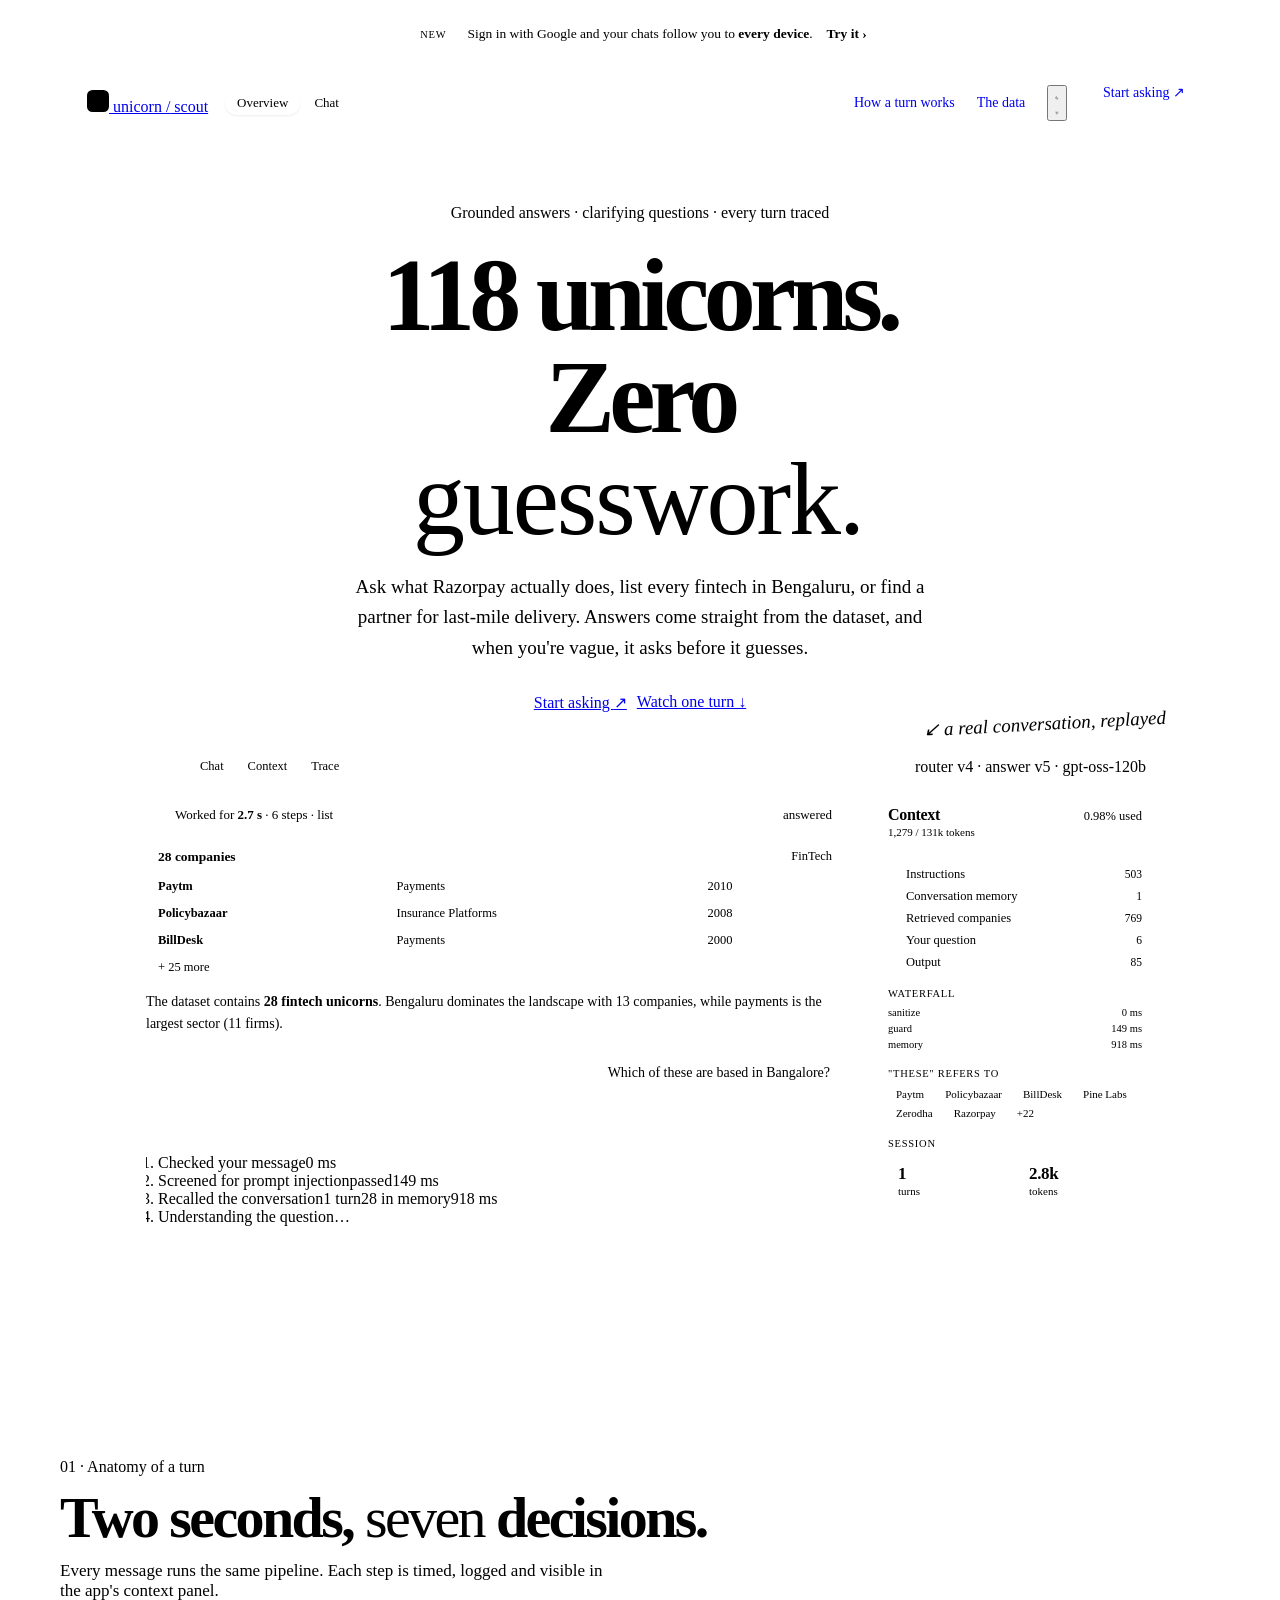
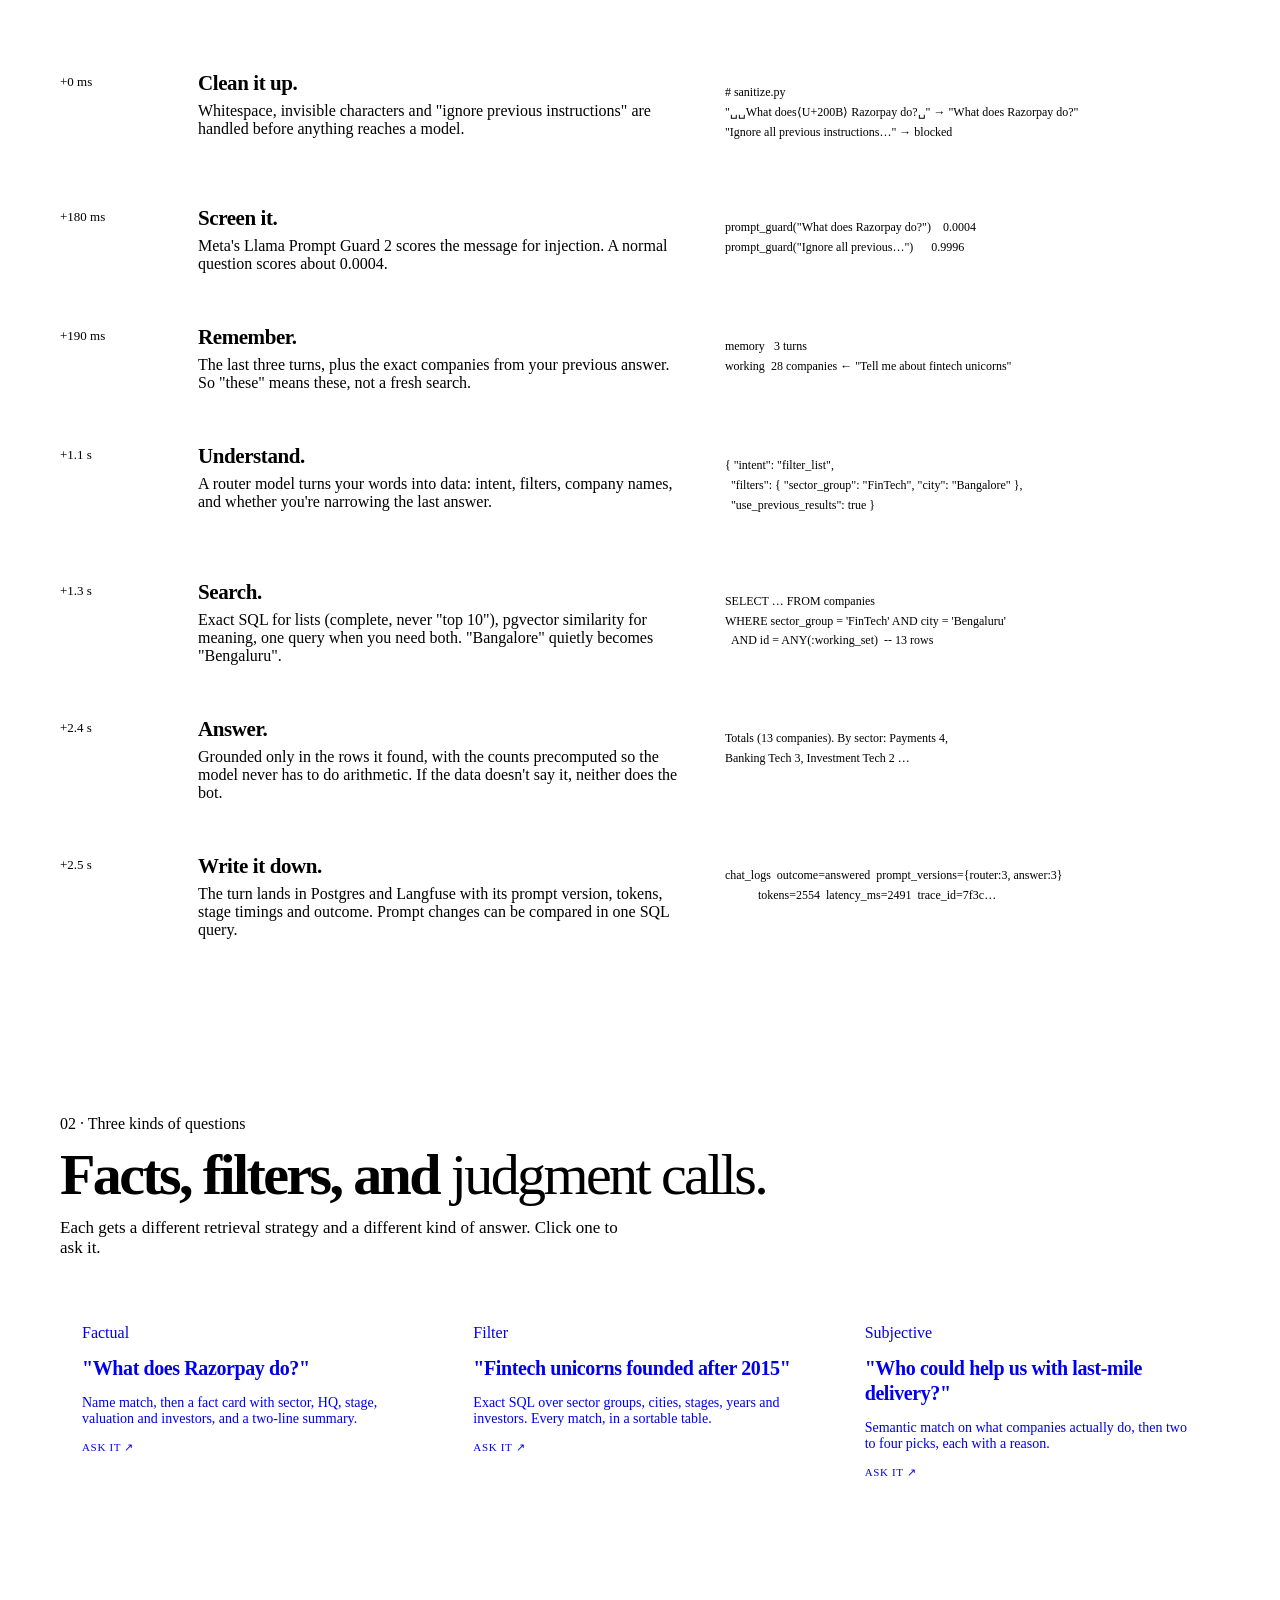
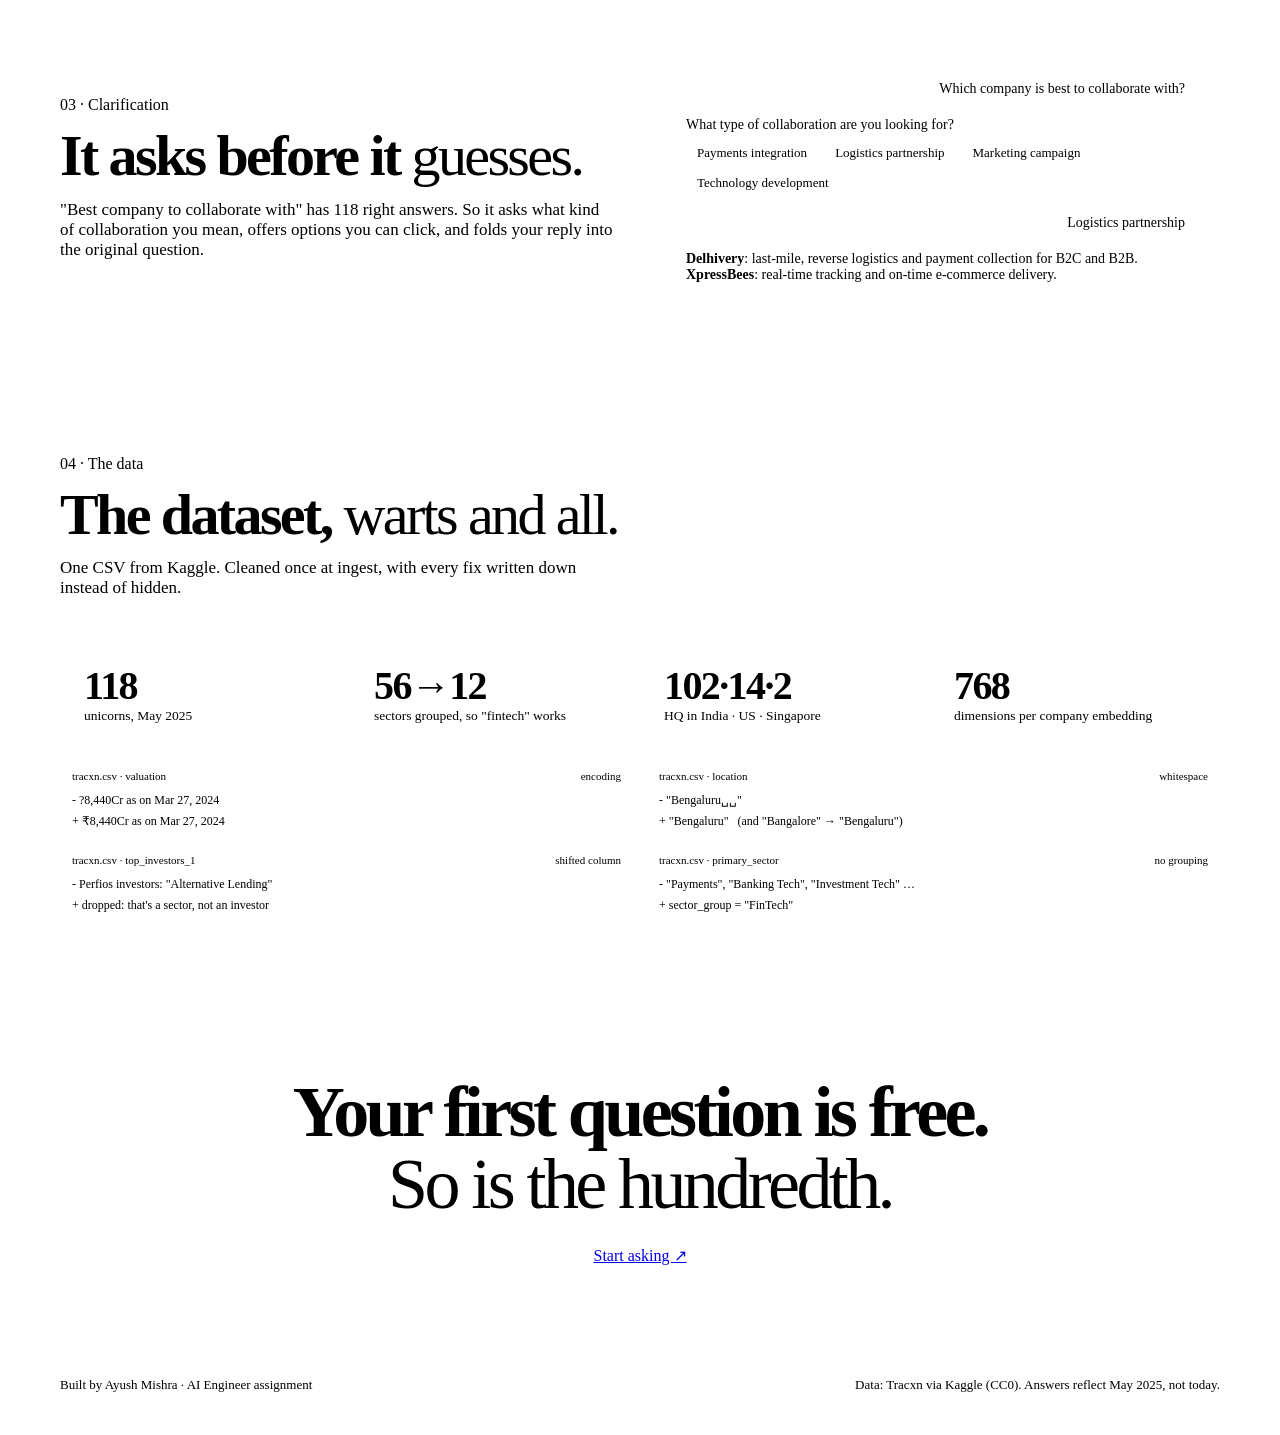
==== commit 03e8dd44: "Landing nav and live demo story, compact pipeline card, name-match fix Landing page - Announcement b" ====
--- a/public/index.html
+++ b/public/index.html
@@ -11,21 +11,29 @@
 <style>
   .wrap { max-width: 1160px; margin: 0 auto; padding: 0 24px; }
 
-  /* telemetry strip */
-  .telemetry { background: #14161a; color: #c9c7c0; }
-  .telemetry .wrap { display: flex; justify-content: space-between; gap: 16px; height: 30px; align-items: center; }
-  .telemetry span { white-space: nowrap; }
-  .telemetry b { color: #fff; font-weight: 500; }
-  .telemetry .right { display: flex; gap: 20px; align-items: center; }
-
-  header.nav { position: sticky; top: 0; z-index: 20; background: color-mix(in srgb, var(--paper) 86%, transparent);
-               backdrop-filter: saturate(1.4) blur(10px); border-bottom: 1px solid transparent; transition: border-color .2s; }
-  header.nav.scrolled { border-color: var(--line); }
-  header.nav .wrap { display: flex; align-items: center; justify-content: space-between; height: 64px; }
-  header.nav nav { display: flex; align-items: center; gap: 28px; font-size: 14px; color: var(--ink-2); }
-  header.nav nav a { text-decoration: none; }
-  header.nav nav a:not(.btn):hover { color: var(--ink); }
-  header.nav .btn { height: 38px; font-size: 14px; }
+  /* announcement bar */
+  .announce { background: var(--ink); color: var(--paper); font-size: 13.5px; }
+  .announce .wrap { display: flex; align-items: center; justify-content: center; gap: 14px; min-height: 40px; padding-top: 6px; padding-bottom: 6px; text-align: center; }
+  .announce b { font-weight: 600; }
+  .announce .new { font-family: var(--mono); font-size: 10.5px; letter-spacing: .08em; text-transform: uppercase; color: var(--ink);
+                   background: var(--paper); padding: 1px 7px; border-radius: 4px; }
+  .announce a { color: inherit; font-weight: 600; text-decoration: none; white-space: nowrap; }
+  .announce a:hover { text-decoration: underline; text-underline-offset: 3px; }
+
+  /* floating pill nav */
+  header.nav { position: sticky; top: 12px; z-index: 20; padding: 0 24px; margin-top: 14px; }
+  .nav-pill { max-width: 1112px; margin: 0 auto; display: flex; align-items: center; gap: 14px; height: 58px; padding: 0 10px 0 16px;
+              background: color-mix(in srgb, var(--card) 88%, transparent); backdrop-filter: saturate(1.4) blur(12px);
+              border: 1px solid var(--line); border-radius: 14px; transition: box-shadow .25s, border-color .25s; }
+  header.nav.scrolled .nav-pill { box-shadow: var(--shadow); border-color: var(--line-2); }
+  .seg { display: inline-flex; padding: 3px; gap: 2px; border-radius: 999px; background: var(--paper-2); border: 1px solid var(--line); }
+  .seg a { padding: 4px 12px; border-radius: 999px; font-size: 13px; color: var(--ink-2); text-decoration: none; }
+  .seg a:hover { color: var(--ink); }
+  .seg a[aria-current="page"] { background: var(--card); color: var(--ink); font-weight: 500; box-shadow: 0 1px 2px rgba(20, 22, 26, .08); }
+  .nav-pill nav { margin-left: auto; display: flex; align-items: center; gap: 22px; font-size: 14px; color: var(--ink-2); }
+  .nav-pill nav a { text-decoration: none; }
+  .nav-pill nav a:not(.btn):hover { color: var(--ink); }
+  .nav-pill .btn { height: 38px; font-size: 14px; padding: 0 14px; }
 
   /* hero */
   .hero { text-align: center; padding: 72px 0 40px; position: relative; }
@@ -48,40 +56,82 @@
   .frame-bar .tabs { display: flex; gap: 4px; font-size: 12.5px; } .frame-bar .tabs span { padding: 3px 10px; border-radius: 6px; color: var(--ink-3); }
   .frame-bar .tabs .on { background: var(--card); color: var(--ink); border: 1px solid var(--line); }
   .frame-bar .right { margin-left: auto; color: var(--ink-3); }
-  .frame-body { display: grid; grid-template-columns: 1fr 280px; min-height: 430px; }
-  .demo-chat { padding: 22px 24px; display: flex; flex-direction: column; gap: 14px; border-right: 1px solid var(--line); }
-  .d-user { align-self: flex-end; background: var(--ink); color: var(--paper); padding: 9px 14px; border-radius: 14px 14px 4px 14px; font-size: 14px; }
-  .d-steps { display: grid; gap: 6px; font-size: 13px; color: var(--ink-2); }
-  .d-step { display: grid; grid-template-columns: 16px 1fr auto; gap: 10px; align-items: center; opacity: 0; transform: translateY(4px); transition: all .25s ease; }
-  .d-step.show { opacity: 1; transform: none; }
-  .d-step .ms { font-family: var(--mono); font-size: 11px; color: var(--ink-3); }
-  .d-step em { font-style: normal; color: var(--ink); font-weight: 500; }
-  .tick { width: 14px; height: 14px; border-radius: 50%; border: 1.5px solid var(--line-2); position: relative; }
-  .d-step.done .tick { border-color: var(--ok); background: var(--ok); }
-  .d-step.done .tick::after { content: ""; position: absolute; left: 4px; top: 1.5px; width: 3px; height: 6px; border: solid #fff; border-width: 0 1.5px 1.5px 0; transform: rotate(45deg); }
-  .d-step.run .tick { border-color: var(--accent); border-right-color: transparent; animation: spin .7s linear infinite; }
-  @keyframes spin { to { transform: rotate(360deg); } }
-  .d-table { border: 1px solid var(--line); border-radius: 10px; overflow: hidden; opacity: 0; transition: opacity .3s; font-size: 12.5px; }
-  .d-table.show { opacity: 1; }
-  .d-table .th { display: flex; justify-content: space-between; padding: 8px 12px; background: var(--paper-2); border-bottom: 1px solid var(--line); }
-  .d-table .row { display: grid; grid-template-columns: 1.2fr 1.4fr .7fr; padding: 6px 12px; border-bottom: 1px solid var(--line); opacity: 0; transition: opacity .2s; }
-  .d-table .row.show { opacity: 1; } .d-table .row:last-child { border-bottom: 0; }
-  .d-table .row b { font-weight: 600; } .d-table .row span { color: var(--ink-2); }
-  .d-answer { font-size: 14px; line-height: 1.6; min-height: 44px; }
-  .caret { display: inline-block; width: 7px; height: 15px; background: var(--accent); vertical-align: -2px; margin-left: 1px; animation: blink 1s steps(1) infinite; }
+  .frame-body { display: grid; grid-template-columns: minmax(0, 1fr) 290px; height: 520px; }
+  /* chat viewport: scrolled by the script, zoomed toward the chip the cursor is about to click */
+  .demo-chat { position: relative; overflow: hidden; border-right: 1px solid var(--line); }  /* fixed clip; holds the cursor */
+  .d-scroll { height: 100%; overflow: hidden; transition: transform .75s cubic-bezier(.22, .8, .25, 1); }  /* scrolled + zoomed */
+  .d-inner { padding: 22px 26px 60px; display: flex; flex-direction: column; gap: 14px; transition: opacity .45s ease; }
+  .d-user { align-self: flex-end; max-width: 80%; background: var(--ink); color: var(--paper); padding: 9px 14px; border-radius: 14px 14px 4px 14px;
+            font-size: 14px; animation: d-in .3s ease; }
+  .d-bot { display: grid; gap: 10px; animation: d-in .3s ease; }
+  @keyframes d-in { from { opacity: 0; transform: translateY(6px); } }
+  .d-proc { border: 1px solid var(--line); border-radius: 10px; background: var(--card); overflow: hidden; }
+  .d-proc-h { display: flex; align-items: center; gap: 9px; padding: 8px 12px; font-size: 13px; color: var(--ink-2); }
+  .d-proc-h .st { margin-left: auto; }
+  .d-proc .tl { padding: 2px 12px 6px; border-top: 1px solid var(--line); }
+  .d-proc .collapse { display: grid; grid-template-rows: 1fr; transition: grid-template-rows .45s ease; }
+  .d-proc .collapse > div { overflow: hidden; }
+  .d-proc.closed .collapse { grid-template-rows: 0fr; }
+  .shim { background: linear-gradient(90deg, var(--ink-3), var(--ink) 50%, var(--ink-3)); background-size: 200% 100%; -webkit-background-clip: text; background-clip: text;
+          color: transparent; animation: shim 1.5s linear infinite; }
+  @keyframes shim { to { background-position: -200% 0; } }
+  .pulse { width: 8px; height: 8px; border-radius: 50%; background: var(--accent); flex: none; animation: tl-ping 1.1s ease-out infinite; }
+  .okdot { width: 8px; height: 8px; border-radius: 50%; background: var(--ok); flex: none; }
+  .d-table { border: 1px solid var(--line); border-radius: 10px; overflow: hidden; font-size: 12.5px; background: var(--card); animation: d-in .3s ease; }
+  .d-table .th { display: flex; flex-wrap: wrap; gap: 6px; align-items: center; justify-content: space-between; padding: 8px 12px; background: var(--paper-2); border-bottom: 1px solid var(--line); }
+  .d-table .th b { font-family: var(--display); font-size: 13.5px; }
+  .d-table .row { display: grid; grid-template-columns: 1.15fr 1.5fr .6fr; padding: 6px 12px; border-bottom: 1px solid var(--line); animation: d-in .25s ease; }
+  .d-table .row:last-child { border-bottom: 0; }
+  .d-table .row b { font-weight: 600; } .d-table .row span { color: var(--ink-2); white-space: nowrap; overflow: hidden; text-overflow: ellipsis; }
+  .d-cards { display: grid; grid-template-columns: 1fr 1fr; gap: 10px; }
+  .d-card { border: 1px solid var(--line); border-radius: 10px; background: var(--card); padding: 12px 14px; display: grid; gap: 8px; animation: d-in .3s ease; }
+  .d-card h4 { margin: 0; font-family: var(--display); font-size: 16px; letter-spacing: -.02em; }
+  .d-card dl { display: grid; grid-template-columns: 1fr 1fr; gap: 6px 10px; margin: 0; }
+  .d-card dt { font-family: var(--mono); font-size: 9.5px; letter-spacing: .07em; text-transform: uppercase; color: var(--ink-3); }
+  .d-card dd { margin: 1px 0 0; font-size: 12.5px; font-weight: 600; }
+  .d-answer { font-size: 14px; line-height: 1.6; }
+  .d-answer p { margin: 0 0 6px; } .d-answer ul { margin: 2px 0; padding-left: 18px; } .d-answer li { margin: 2px 0; }
+  .caret { display: inline-block; width: 7px; height: 15px; background: var(--accent); vertical-align: -2px; margin-left: 2px; animation: blink 1s steps(1) infinite; }
   @keyframes blink { 50% { opacity: 0; } }
-  .demo-ctx { padding: 18px; display: grid; align-content: start; gap: 16px; font-size: 12.5px; background: var(--paper); }
+  .d-fus { display: flex; flex-wrap: wrap; gap: 6px; animation: d-in .3s ease; }
+  .d-fu { border: 1px dashed var(--line-2); border-radius: 8px; padding: 5px 11px; font-size: 12.5px; color: var(--ink-2); background: transparent;
+          transition: all .2s ease; }
+  .d-fu.hover { border-style: solid; border-color: var(--accent); color: var(--accent); background: var(--accent-soft); }
+  .d-fu.pressed { transform: scale(.96); }
+  .d-cursor { position: absolute; left: 92%; top: 108%; z-index: 6; pointer-events: none; opacity: 0; width: 20px; height: 22px;
+              transition: left .9s cubic-bezier(.3, .75, .25, 1), top .9s cubic-bezier(.3, .75, .25, 1), opacity .25s, transform .12s;
+              filter: drop-shadow(0 2px 3px rgba(0, 0, 0, .25)); }
+  .d-cursor.press { transform: scale(.82); }
+  .ripple { position: absolute; z-index: 5; width: 10px; height: 10px; margin: -5px 0 0 -5px; border-radius: 50%; border: 2px solid var(--accent);
+            pointer-events: none; animation: ripple .6s ease-out forwards; }
+  @keyframes ripple { to { transform: scale(5); opacity: 0; } }
+
+  .demo-ctx { padding: 18px; display: grid; align-content: start; gap: 18px; font-size: 12.5px; background: var(--paper); overflow: hidden; }
   .ctx-h { display: flex; justify-content: space-between; align-items: baseline; }
-  .ctx-h b { font-family: var(--display); font-size: 15px; }
-  .bar { display: flex; height: 6px; border-radius: 99px; overflow: hidden; background: var(--line); }
-  .bar i { display: block; height: 100%; transition: width .6s cubic-bezier(.2,.7,.2,1); width: 0; }
+  .ctx-h b { font-family: var(--display); font-size: 16px; letter-spacing: -.02em; }
+  .ctx-sub { font-family: var(--mono); font-size: 11px; color: var(--ink-3); margin-top: 2px; }
+  .bar { display: flex; height: 7px; border-radius: 99px; overflow: hidden; background: var(--line); margin: 10px 0 12px; }
+  .bar i { display: block; height: 100%; transition: width .7s cubic-bezier(.2, .7, .2, 1); width: 0; }
+  .bar i + i { box-shadow: -1px 0 0 var(--paper); }
   .ctx-rows { display: grid; gap: 7px; }
   .ctx-rows div { display: grid; grid-template-columns: 10px 1fr auto; gap: 8px; align-items: center; color: var(--ink-2); }
   .ctx-rows i { width: 10px; height: 10px; border-radius: 3px; }
+  .ctx-rows .v { font-family: var(--mono); font-size: 11.5px; color: var(--ink); }
+  .ctx-k { font-family: var(--mono); font-size: 10.5px; letter-spacing: .07em; text-transform: uppercase; color: var(--ink-3); margin-bottom: 8px;
+           display: flex; justify-content: space-between; }
   .wf { display: grid; gap: 5px; }
-  .wf div { display: grid; grid-template-columns: 62px 1fr 44px; gap: 8px; align-items: center; font-family: var(--mono); font-size: 10.5px; color: var(--ink-3); }
-  .wf .track { height: 6px; position: relative; }
+  .wf div { display: grid; grid-template-columns: 56px 1fr 46px; gap: 8px; align-items: center; font-family: var(--mono); font-size: 10.5px; color: var(--ink-3); }
+  .wf .track { height: 6px; position: relative; background: var(--paper-2); border-radius: 2px; }
   .wf .track i { position: absolute; top: 0; height: 6px; border-radius: 2px; background: var(--ink-2); width: 0; transition: width .4s ease; }
+  .wf span:last-child { text-align: right; }
+  .ws { display: flex; flex-wrap: wrap; gap: 5px; }
+  .ws .chip { font-size: 11px; padding: 1px 8px; }
+  .flash { animation: flash 1s ease; }
+  @keyframes flash { 0% { background: var(--accent-soft); } 100% { background: transparent; } }
+  .sess { display: grid; grid-template-columns: 1fr 1fr; gap: 8px; }
+  .sess div { border: 1px solid var(--line); border-radius: 8px; padding: 7px 10px; background: var(--card); }
+  .sess b { display: block; font-family: var(--display); font-size: 17px; letter-spacing: -.02em; }
+  .sess span { font-size: 11px; color: var(--ink-3); }
 
   /* sections */
   section.block { padding: 110px 0 40px; }
@@ -144,32 +194,40 @@
     .frame-body { grid-template-columns: 1fr; } .demo-ctx { display: none; } .demo-chat { border-right: 0; }
     .tl-row { grid-template-columns: 1fr; gap: 10px; } .kinds, .split, .diffs { grid-template-columns: 1fr; }
     .stats { grid-template-columns: 1fr 1fr; } .stat:nth-child(2) { border-right: 0; } .stat:nth-child(-n+2) { border-bottom: 1px solid var(--line); }
-    header.nav nav a:not(.btn) { display: none; } .hide-sm { display: none; } .aside-note { display: none; }
+    .hide-sm { display: none; } .aside-note { display: none; }
     .hero { padding-top: 48px; } .hero .pill { font-size: 10px; }
+  }
+  @media (max-width: 640px) {
+    header.nav { padding: 0 10px; } .nav-pill { gap: 8px; padding: 0 8px 0 12px; height: 54px; }
+    .nav-pill .brand > span { display: none; } .nav-pill nav { gap: 8px; } .nav-pill .btn { padding: 0 12px; }
+    .nav-pill .btn .arrow { display: none; } .announce { font-size: 12.5px; }
+    .frame-bar .right { display: none; } .frame-body { height: 480px; } .d-inner { padding: 18px 16px 50px; }
   }
 </style>
 </head>
 <body>
 
-<div class="telemetry mono">
+<div class="announce">
   <div class="wrap">
-    <span><b>118</b> unicorns · Tracxn · May 2025 <span class="hide-sm">&nbsp;·&nbsp; index 768-d pgvector</span></span>
-    <span class="right">
-      <span class="hide-sm" id="tm-live"><span class="dot live"></span>&nbsp; live</span>
-      <span id="tm-clock">IST --:--:--</span>
-    </span>
+    <span class="new">New</span>
+    <span>Sign in with Google and your chats follow you to <b>every device</b>.</span>
+    <a href="/chat">Try it ›</a>
   </div>
 </div>
 
 <header class="nav" id="nav">
-  <div class="wrap">
+  <div class="nav-pill">
     <a class="brand" href="/" aria-label="Unicorn Scout home">
       <svg width="22" height="22" viewBox="0 0 24 24" aria-hidden="true"><rect width="24" height="24" rx="6" fill="var(--ink)"/><path d="M6 19 18 5l-4.5 14Z" fill="var(--paper)"/><path d="M9.6 16.2l4.4.9M11.6 13.4l3.4.7" stroke="var(--ink)" stroke-width="1.2"/><circle cx="18" cy="5" r="2" fill="var(--accent)"/></svg>
       <span>unicorn <span class="slash">/</span> scout</span>
     </a>
+    <div class="seg" role="navigation" aria-label="Sections">
+      <a href="/" aria-current="page">Overview</a>
+      <a href="/chat">Chat</a>
+    </div>
     <nav>
-      <a href="#turn">How a turn works</a>
-      <a href="#data">The data</a>
+      <a href="#turn" class="hide-sm">How a turn works</a>
+      <a href="#data" class="hide-sm">The data</a>
       <button class="theme-btn" type="button" onclick="toggleTheme()" aria-label="Toggle dark mode">
         <svg class="moon" viewBox="0 0 16 16" fill="none" stroke="currentColor" stroke-width="1.4"><path d="M13.5 9.6A5.6 5.6 0 0 1 6.4 2.5a5.6 5.6 0 1 0 7.1 7.1Z"/></svg>
         <svg class="sun" viewBox="0 0 16 16" fill="none" stroke="currentColor" stroke-width="1.4"><circle cx="8" cy="8" r="3"/><path d="M8 1v1.6M8 13.4V15M1 8h1.6M13.4 8H15M3.1 3.1l1.1 1.1M11.8 11.8l1.1 1.1M3.1 12.9l1.1-1.1M11.8 4.2l1.1-1.1"/></svg>
@@ -192,41 +250,42 @@
     </div>
 
     <div class="demo-wrap reveal">
-      <span class="aside-note">↙ a real turn, replayed</span>
-      <div class="frame" id="demo" aria-label="Replay of a chat turn">
+      <span class="aside-note">↙ a real conversation, replayed</span>
+      <div class="frame" id="demo" aria-label="Replay of a real conversation with Unicorn Scout">
         <div class="frame-bar">
           <div class="lights"><i></i><i></i><i></i></div>
           <div class="tabs"><span class="on">Chat</span><span>Context</span><span>Trace</span></div>
-          <span class="right mono">router v3 · gpt-oss-120b</span>
+          <span class="right mono">router v4 · answer v5 · gpt-oss-120b</span>
         </div>
         <div class="frame-body">
-          <div class="demo-chat">
-            <div class="d-user" id="d-user">Which of these are based in Bangalore?</div>
-            <div class="d-steps" id="d-steps"></div>
-            <div class="d-table" id="d-table">
-              <div class="th"><span><b id="d-count">13</b> companies · FinTech · Bengaluru</span><span class="mono" style="color:var(--ink-3)">scoped to previous answer</span></div>
-              <div id="d-rows"></div>
-            </div>
-            <div class="d-answer" id="d-answer"></div>
+          <div class="demo-chat" id="d-wrap" aria-hidden="true">
+            <div class="d-scroll" id="d-chat"><div class="d-inner" id="d-inner"></div></div>
+            <svg class="d-cursor" id="d-cursor" viewBox="0 0 20 22"><path d="M2 1.5 17.5 12l-7 1.2L6.8 20 2 1.5Z" fill="#fff" stroke="#14161a" stroke-width="1.4" stroke-linejoin="round"/></svg>
           </div>
-          <aside class="demo-ctx">
+          <aside class="demo-ctx" aria-hidden="true">
             <div>
-              <div class="ctx-h"><b>Context</b><span class="mono num" id="d-used">0 / 131k</span></div>
-              <div class="bar" style="margin:10px 0 12px" id="d-bar"><i style="background:var(--c1)"></i><i style="background:var(--c3)"></i><i style="background:var(--c4)"></i><i style="background:var(--c5)"></i></div>
-              <div class="ctx-rows" id="d-rows-ctx">
-                <div><i style="background:var(--c1)"></i>Instructions<span class="num">431</span></div>
-                <div><i style="background:var(--c3)"></i>Conversation memory<span class="num">90</span></div>
-                <div><i style="background:var(--c4)"></i>Retrieved companies<span class="num">289</span></div>
-                <div><i style="background:var(--c5)"></i>Your question<span class="num">10</span></div>
+              <div class="ctx-h"><b>Context</b><span class="mono num" id="d-pct">0% used</span></div>
+              <div class="ctx-sub num" id="d-used">0 / 131k tokens</div>
+              <div class="bar" id="d-bar"><i style="background:var(--c1)"></i><i style="background:var(--c3)"></i><i style="background:var(--c4)"></i><i style="background:var(--c5)"></i></div>
+              <div class="ctx-rows">
+                <div><i style="background:var(--c1)"></i>Instructions<span class="v num" id="d-v0">0</span></div>
+                <div><i style="background:var(--c3)"></i>Conversation memory<span class="v num" id="d-v1">0</span></div>
+                <div><i style="background:var(--c4)"></i>Retrieved companies<span class="v num" id="d-v2">0</span></div>
+                <div><i style="background:var(--c5)"></i>Your question<span class="v num" id="d-v3">0</span></div>
+                <div><i style="border:1px dashed var(--line-2)"></i>Output<span class="v num" id="d-v4">0</span></div>
               </div>
             </div>
             <div>
-              <div class="mono" style="color:var(--ink-3);margin-bottom:8px">Waterfall</div>
+              <div class="ctx-k"><span>Waterfall</span><span class="num" id="d-lat"></span></div>
               <div class="wf" id="d-wf"></div>
             </div>
             <div>
-              <div class="mono" style="color:var(--ink-3);margin-bottom:6px">Working set</div>
-              <span class="chip">28 → 13 companies</span>
+              <div class="ctx-k"><span>"These" refers to</span></div>
+              <div class="ws" id="d-ws"></div>
+            </div>
+            <div>
+              <div class="ctx-k"><span>Session</span></div>
+              <div class="sess"><div><b class="num" id="d-turns">1</b><span>turns</span></div><div><b class="num" id="d-tok">1.4k</b><span>tokens</span></div></div>
             </div>
           </aside>
         </div>
@@ -359,16 +418,6 @@
 </footer>
 
 <script>
-// Telemetry strip: IST clock and live query count from /api/metrics.
-const clock = document.getElementById("tm-clock");
-const tick = () => clock.textContent = "IST " + new Date().toLocaleTimeString("en-GB", {timeZone: "Asia/Kolkata"});
-tick(); setInterval(tick, 1000);
-fetch("/api/metrics").then(r => r.ok ? r.json() : null).then(m => {
-  if (!m) return;
-  const p95 = m.p95_latency_ms ? ` · p95 ${(m.p95_latency_ms / 1000).toFixed(1)}s` : "";
-  document.getElementById("tm-live").innerHTML = `<span class="dot live"></span>&nbsp; <b>${Number(m.total_queries).toLocaleString()}</b>&nbsp;questions answered${p95}`;
-}).catch(() => {});
-
 const nav = document.getElementById("nav");
 addEventListener("scroll", () => nav.classList.toggle("scrolled", scrollY > 8), {passive: true});
 
@@ -376,56 +425,208 @@
                                     {threshold: .12});
 document.querySelectorAll(".reveal").forEach(el => io.observe(el));
 
-// Demo: replay of a real turn (session from our test run), not a live call.
-const STEPS = [
-  ["sanitize", "Checking your message", "", 0], ["guard", "Screening for prompt injection", "score 0.0004", 139],
-  ["memory", "Recalling the conversation", "2 turns · 28 in working set", 30], ["route", "Understanding the question", "filter_list · FinTech · Bengaluru", 921],
-  ["retrieve", "Searching 118 companies", "13 matches · sql, scoped", 230], ["answer", "Writing the answer", "", 582],
+/* Demo: a replay of one real conversation (prompts router v4 / answer v5), not a live call. Every number,
+   row and sentence below comes from that session's chat_logs. */
+const PRELUDE = {
+  q: "List fintech unicorns", ms: 2697, intent: "list", n: 28, filters: ["FinTech"],
+  rows: [["Paytm", "Payments", 2010], ["Policybazaar", "Insurance Platforms", 2008], ["BillDesk", "Payments", 2000]],
+  answer: "The dataset contains **28 fintech unicorns**. Bengaluru dominates the landscape with 13 companies, while payments is the largest sector (11 firms).",
+  ctx: [503, 1, 769, 6, 85], stages: [0, 167, 222, 1064, 452, 789], tokens: 2808,
+  ws: ["Paytm", "Policybazaar", "BillDesk", "Pine Labs", "Zerodha", "Razorpay"], wsTotal: 28,
+};
+const TURNS = [
+  { q: "Which of these are based in Bangalore?", ms: 3123, intent: "list", tokens: 2762,
+    steps: [[], ["passed"], ["1 turn", "28 in memory"], ["list", "Bengaluru", "narrowing previous answer"], ["13 matches", "sql · scoped"], ["85 tokens"]],
+    stages: [0, 149, 918, 1239, 227, 587], ctx: [485, 78, 390, 10, 85],
+    table: { n: 13, filters: ["Bengaluru", "within previous answer"], rows: [["Zerodha", "Investment Tech", 2010], ["Razorpay", "Payments", 2014],
+      ["PhonePe", "Payments", 2012], ["Digit Insurance", "Insurance Platforms", 2016], ["CRED", "Payments", 2018], ["Groww", "Investment Tech", 2016]] },
+    answer: "All 13 fintech unicorns in the list are headquartered in Bengaluru. The set spans payments, banking‑tech, investment‑tech, insurance platforms, crypto and alternative lending, with most at Series D‑F stages.",
+    ws: ["Zerodha", "Razorpay", "PhonePe", "Digit Insurance", "CRED", "Groww"], wsTotal: 13,
+    followups: ["Which of these were founded after 2015?", "Compare Zerodha and Razorpay"], click: 0 },
+  { q: "Which of these were founded after 2015?", ms: 5085, intent: "list", tokens: 3996,
+    steps: [[], ["passed"], ["2 turns", "13 in memory"], ["list", "Bengaluru", "founded ≥ 2016", "narrowing previous answer"], ["6 matches", "sql · scoped"], ["233 tokens"]],
+    stages: [0, 167, 449, 1155, 225, 3086], ctx: [449, 147, 1491, 9, 233],
+    table: { n: 6, filters: ["Bengaluru", "founded ≥ 2016", "within previous answer"], rows: [["Digit Insurance", "Insurance Platforms", 2016],
+      ["CRED", "Payments", 2018], ["Groww", "Investment Tech", 2016], ["CoinSwitch", "Cryptocurrencies", 2017], ["ACKO", "Insurance Platforms", 2016], ["Open", "Banking Tech", 2017]] },
+    answer: "All six were founded after 2015, clustering between 2016 and 2018: three in 2016 (Digit Insurance, Groww, ACKO), two in 2017 (CoinSwitch, Open) and one in 2018 (CRED). They now range from **Public** (Digit) to **Series F** (CRED).",
+    ws: ["Digit Insurance", "CRED", "Groww", "CoinSwitch", "ACKO", "Open"], wsTotal: 6,
+    followups: ["Compare Digit Insurance and CRED"], click: 0 },
+  { q: "Compare Digit Insurance and CRED", ms: 4816, intent: "lookup", tokens: 3203,
+    steps: [[], ["passed"], ["3 turns", "6 in memory"], ["lookup", "Digit Insurance", "CRED"], ["2 matches", "name"], ["315 tokens"]],
+    stages: [0, 175, 678, 970, 229, 2761], ctx: [463, 247, 482, 8, 315],
+    cards: [{ name: "Digit Insurance", sector: "Insurance Platforms", facts: [["HQ", "Bengaluru"], ["Founded", "2016"], ["Stage", "Public"], ["Valuation", "$467M"]] },
+            { name: "CRED", sector: "Payments", facts: [["HQ", "Bengaluru"], ["Founded", "2018"], ["Stage", "Series F"], ["Valuation", "$6.4B"]] }],
+    answer: "**Key differences**\n- **Current stage:** Digit is public, CRED remains private at Series F.\n- **Valuation & size:** CRED’s valuation ($6.4 B) far exceeds Digit’s ($467 M); Digit’s employee base is much larger.",
+    ws: ["CRED", "Digit Insurance"], wsTotal: 2,
+    followups: ["Tell me more about CRED", "Tell me more about Digit Insurance"] },
 ];
-const ROWS = [["Zerodha","Investment Tech","2010"],["Razorpay","Payments","2014"],["PhonePe","Payments","2012"],["Digit Insurance","Insurance","2016"],
-  ["CRED","Payments","2018"],["Groww","Investment Tech","2016"],["Zeta","Banking Tech","2015"],["CoinSwitch","Crypto","2017"],
-  ["ACKO","Insurance","2016"],["Open","Banking Tech","2017"],["Perfios","Banking Tech","2008"],["Money View","Lending","2014"],["Juspay","Payments","2012"]];
-const ANSWER = "13 of the 28 fintech unicorns are in Bengaluru, nearly half. Payments leads with 4, then Banking Tech with 3; six were founded in 2016 or later.";
+const STAGE_IDS = ["sanitize", "guard", "memory", "route", "retrieve", "answer"];
+const STAGE_LABELS = ["Checked your message", "Screened for prompt injection", "Recalled the conversation",
+                      "Understood the question", "Searched 118 companies", "Wrote the answer"];
+const RUN_LABELS = ["Checking your message", "Screening for prompt injection", "Recalling the conversation",
+                    "Understanding the question", "Searching 118 companies", "Writing the answer"];
+const WINDOW = 131072;
+
+const $ = id => document.getElementById(id);
+const wrap = $("d-wrap"), chat = $("d-chat"), inner = $("d-inner"), cursor = $("d-cursor");
+const reduce = matchMedia("(prefers-reduced-motion: reduce)").matches;
+let visible = false;
 const sleep = ms => new Promise(r => setTimeout(r, ms));
-const $ = id => document.getElementById(id);
-let playing = false;
-
-async function replay() {
-  if (playing) return; playing = true;
-  const reduce = matchMedia("(prefers-reduced-motion: reduce)").matches;
-  const steps = $("d-steps"), rows = $("d-rows"), ans = $("d-answer"), table = $("d-table"), wf = $("d-wf");
-  steps.innerHTML = ""; rows.innerHTML = ""; ans.innerHTML = ""; table.classList.remove("show"); wf.innerHTML = "";
-  $("d-bar").querySelectorAll("i").forEach(i => i.style.width = "0"); $("d-used").textContent = "0 / 131k";
-  let t = 0; const total = STEPS.reduce((a, s) => a + s[3], 0);
-  for (const [id, label, detail, ms] of STEPS) {
-    const el = document.createElement("div"); el.className = "d-step run";
-    el.innerHTML = `<span class="tick"></span><span>${label}${detail ? ` · <em>${detail}</em>` : ""}</span><span class="ms num">…</span>`;
-    steps.append(el); await sleep(30); el.classList.add("show");
-    await sleep(reduce ? 0 : Math.min(700, 220 + ms / 3));
-    el.className = "d-step show done"; el.querySelector(".ms").textContent = ms + " ms";
-    const w = document.createElement("div");
-    w.innerHTML = `<span>${id}</span><span class="track"><i style="left:${t / total * 100}%"></i></span><span class="num">${ms}ms</span>`;
-    wf.append(w); requestAnimationFrame(() => w.querySelector("i").style.width = Math.max(2, ms / total * 100) + "%");
-    t += ms;
-    if (id === "retrieve") {
-      table.classList.add("show");
-      for (const [n, s, y] of ROWS) {
-        const r = document.createElement("div"); r.className = "row";
-        r.innerHTML = `<b>${n}</b><span>${s}</span><span class="num">${y}</span>`; rows.append(r);
-        await sleep(reduce ? 0 : 35); r.classList.add("show");
-        if (rows.children.length === 5) break;
+async function wait(ms) { await sleep(reduce ? 0 : ms); while (!visible) await sleep(200); }  // pauses while off-screen
+const el = (tag, cls, html) => { const e = document.createElement(tag); if (cls) e.className = cls; if (html != null) e.innerHTML = html; return e; };
+const fmt = n => n.toLocaleString("en-IN");
+const k = n => n >= 1000 ? (n / 1000).toFixed(1).replace(/\.0$/, "") + "k" : String(n);
+const secs = ms => ms < 1000 ? `${ms} ms` : `${(ms / 1000).toFixed(1)} s`;
+const md = s => {
+  const lines = s.split("\n"), li = lines.filter(l => l.startsWith("- "));
+  const html = lines.filter(l => !l.startsWith("- ")).map(l => `<p>${l}</p>`).join("") +
+               (li.length ? `<ul>${li.map(l => `<li>${l.slice(2)}</li>`).join("")}</ul>` : "");
+  return html.replace(/\*\*(.+?)\*\*/g, "<strong>$1</strong>");
+};
+const scrollEnd = () => chat.scrollTo({top: chat.scrollHeight, behavior: reduce ? "auto" : "smooth"});
+
+function countTo(node, to, fmtFn = fmt) {
+  const from = Number(node.dataset.v || 0); node.dataset.v = to;
+  if (reduce) { node.textContent = fmtFn(to); return; }
+  const t0 = performance.now();
+  const step = t => { const p = Math.min(1, (t - t0) / 650), e = 1 - Math.pow(1 - p, 3);
+    node.textContent = fmtFn(Math.round(from + (to - from) * e)); if (p < 1) requestAnimationFrame(step); };
+  requestAnimationFrame(step);
+}
+function setContext(t, turnNo, tokensSoFar) {
+  const [a, b, c, d, out] = t.ctx, used = a + b + c + d;
+  $("d-bar").querySelectorAll("i").forEach((i, j) => i.style.width = ([a, b, c, d][j] / used * 100) + "%");
+  [a, b, c, d, out].forEach((v, j) => countTo($("d-v" + j), v));
+  countTo($("d-used"), used, v => `${fmt(v)} / 131k tokens`);
+  $("d-pct").textContent = (used / WINDOW * 100).toFixed(2) + "% used";
+  const ws = $("d-ws");
+  ws.innerHTML = t.ws.map(n => `<span class="chip">${n}</span>`).join("") + (t.wsTotal > t.ws.length ? `<span class="chip">+${t.wsTotal - t.ws.length}</span>` : "");
+  ws.classList.remove("flash"); void ws.offsetWidth; ws.classList.add("flash");
+  countTo($("d-turns"), turnNo); countTo($("d-tok"), tokensSoFar, k);
+}
+function setWaterfall(stages, upto) {
+  const total = stages.reduce((x, y) => x + y, 0); let off = 0;
+  $("d-wf").innerHTML = stages.slice(0, upto).map((ms, j) => {
+    const r = `<div><span>${STAGE_IDS[j]}</span><span class="track"><i style="left:${off / total * 100}%;width:${Math.max(1.5, ms / total * 100)}%"></i></span><span class="num">${secs(ms)}</span></div>`;
+    off += ms; return r; }).join("");
+}
+const tableEl = (n, filters) => el("div", "d-table",
+  `<div class="th"><b class="num">${n} companies</b><span style="display:flex;gap:5px;flex-wrap:wrap">${filters.map(f => `<span class="tag m">${f}</span>`).join("")}</span></div>`);
+const addRow = (t, [name, sector, year]) => t.append(el("div", "row", `<b>${name}</b><span>${sector}</span><span class="num">${year}</span>`));
+
+function procEl(open) {
+  return el("div", "d-proc" + (open ? "" : " closed"),
+    `<div class="d-proc-h"><span class="pulse"></span><span class="lbl shim">Starting…</span></div><div class="collapse"><div><ol class="tl"></ol></div></div>`);
+}
+function closeProc(p, t, checks) {
+  p.querySelector(".d-proc-h").innerHTML = `<span class="okdot"></span><span>Worked for <b class="num">${secs(t.ms)}</b> · 6 steps · ${t.intent}</span>
+    <span class="st tag g">answered</span>`;
+  if (checks) p.querySelector(".collapse > div").append(el("div", "checks", checks.map(c => `<span>${c}</span>`).join("")));
+  p.classList.add("closed");
+}
+
+function renderPrelude() {
+  inner.append(el("div", "d-user", PRELUDE.q));
+  const bot = el("div", "d-bot"), p = procEl(false);
+  closeProc(p, PRELUDE);
+  const t = tableEl(PRELUDE.n, PRELUDE.filters); PRELUDE.rows.forEach(r => addRow(t, r));
+  t.append(el("div", "row", `<span style="color:var(--ink-3)">+ ${PRELUDE.n - PRELUDE.rows.length} more</span>`));
+  bot.append(p, t, el("div", "d-answer", md(PRELUDE.answer)));
+  inner.append(bot);
+  setWaterfall(PRELUDE.stages, 6); $("d-lat").textContent = secs(PRELUDE.ms);
+  setContext(PRELUDE, 1, PRELUDE.tokens);
+}
+
+async function playTurn(t, turnNo, tokensBefore) {
+  inner.append(el("div", "d-user", t.q)); scrollEnd();
+  await wait(450);
+  const bot = el("div", "d-bot"), p = procEl(true), ol = p.querySelector("ol");
+  bot.append(p); inner.append(bot); scrollEnd();
+  $("d-wf").innerHTML = ""; $("d-lat").textContent = "";
+  for (let j = 0; j < 6; j++) {
+    p.querySelector(".lbl").textContent = RUN_LABELS[j] + "…";
+    const li = el("li", "tl-step run", `<span class="tl-dot"></span><span class="tl-main"><span>${RUN_LABELS[j]}</span></span><span class="tl-ms">…</span>`);
+    ol.append(li); scrollEnd();
+    await wait(Math.min(650, 200 + t.stages[j] / 4));
+    li.className = "tl-step done";
+    li.querySelector(".tl-main").innerHTML = `<span>${STAGE_LABELS[j]}</span>` +
+      t.steps[j].map((g, x) => `<span class="tag${x === 0 && j === 3 ? " a" : ""}">${g}</span>`).join("");
+    li.querySelector(".tl-ms").textContent = secs(t.stages[j]);
+    setWaterfall(t.stages, j + 1);
+    if (j === 4) {  // results render before the answer text, like the real app
+      if (t.table) {
+        const tb = tableEl(t.table.n, t.table.filters); bot.append(tb);
+        for (const r of t.table.rows) { addRow(tb, r); scrollEnd(); await wait(70); }
+        if (t.table.n > t.table.rows.length) tb.append(el("div", "row", `<span style="color:var(--ink-3)">+ ${t.table.n - t.table.rows.length} more</span>`));
+      } else if (t.cards) {
+        const cs = el("div", "d-cards");
+        t.cards.forEach(c => cs.append(el("div", "d-card", `<h4>${c.name}</h4><span class="tag m" style="justify-self:start">${c.sector}</span>
+          <dl>${c.facts.map(([a, b]) => `<div><dt>${a}</dt><dd>${b}</dd></div>`).join("")}</dl>`)));
+        bot.append(cs);
       }
-      const more = document.createElement("div"); more.className = "row show"; more.innerHTML = `<span style="color:var(--ink-3)">+ 8 more</span>`; rows.append(more);
+      scrollEnd(); await wait(250);
     }
   }
-  const widths = [431, 90, 289, 10];
-  $("d-bar").querySelectorAll("i").forEach((i, k) => i.style.width = (widths[k] / 820 * 100) + "%");
-  $("d-used").textContent = "820 / 131k";
-  for (const w of ANSWER.split(" ")) { ans.innerHTML = ans.textContent + w + ' <span class="caret"></span>'; await sleep(reduce ? 0 : 38); }
-  ans.textContent = ANSWER;
-  await sleep(6000); playing = false; replay();
-}
-new IntersectionObserver(([e]) => e.isIntersecting && replay(), {threshold: .3}).observe($("demo"));
+  $("d-lat").textContent = secs(t.ms);
+  setContext(t, turnNo, tokensBefore + t.tokens);
+  const ans = el("div", "d-answer"); bot.append(ans);
+  const words = t.answer.split(" ");
+  for (let w = 1; w <= words.length; w++) {
+    ans.innerHTML = md(words.slice(0, w).join(" "));
+    (ans.querySelector("li:last-child") || ans.querySelector("p:last-of-type") || ans).insertAdjacentHTML("beforeend", '<span class="caret"></span>');
+    if (w % 4 === 0) scrollEnd();
+    await wait(32);
+  }
+  ans.innerHTML = md(t.answer);
+  closeProc(p, t, ["Guard passed", t.steps[4][0], `${fmt(t.tokens)} tokens`, "router v4 · answer v5"]);
+  const fus = el("div", "d-fus"); t.followups.forEach(f => fus.append(el("span", "d-fu", f)));
+  bot.append(fus); await wait(500); scrollEnd();
+  return fus;
+}
+
+async function clickChip(chip) {
+  await wait(900);
+  // Zoom the conversation toward the chip, glide the cursor onto it, click, zoom back out.
+  // The scroll viewport itself scales inside the fixed clip, anchored at the chip's left edge so it grows rightward.
+  const sr = chat.getBoundingClientRect(), r0 = chip.getBoundingClientRect();
+  chat.style.transformOrigin = `${r0.left - sr.left}px ${r0.top - sr.top + r0.height / 2}px`;
+  chat.style.transform = "scale(1.2)";
+  await wait(850);
+  const cr = wrap.getBoundingClientRect(), r = chip.getBoundingClientRect();
+  const x = r.left - cr.left + r.width / 2, y = r.top - cr.top + r.height / 2;
+  cursor.style.transition = "none"; cursor.style.left = (cr.width - 40) + "px"; cursor.style.top = (cr.height + 20) + "px";
+  void cursor.getBoundingClientRect(); cursor.style.transition = ""; cursor.style.opacity = 1;
+  cursor.style.left = (x - 3) + "px"; cursor.style.top = (y - 2) + "px";
+  await wait(950);
+  chip.classList.add("hover"); await wait(350);
+  cursor.classList.add("press"); chip.classList.add("pressed");
+  const rip = el("span", "ripple"); rip.style.left = x + "px"; rip.style.top = y + "px";
+  wrap.append(rip); setTimeout(() => rip.remove(), 700);
+  await wait(160); cursor.classList.remove("press"); chip.classList.remove("pressed");
+  await wait(250); cursor.style.opacity = 0; chat.style.transform = "";
+  await wait(650);
+  chip.parentElement.remove();
+}
+
+let playing = false;
+async function story() {
+  if (playing) return; playing = true;
+  while (true) {
+    inner.innerHTML = ""; inner.style.opacity = 1; chat.style.transform = ""; chat.scrollTop = 0;
+    renderPrelude();
+    let tokens = PRELUDE.tokens;
+    for (const [i, t] of TURNS.entries()) {
+      const fus = await playTurn(t, i + 2, tokens);
+      tokens += t.tokens;
+      if (reduce) { playing = false; return; }  // reduced motion: one turn, then stop
+      if (t.click == null) break;
+      await clickChip(fus.children[t.click]);
+    }
+    await wait(4500);
+    inner.style.opacity = 0; await wait(500);  // fade, then the conversation starts over
+  }
+}
+new IntersectionObserver(([e]) => { visible = e.isIntersecting; if (visible) story(); }, {threshold: .25}).observe($("demo"));
 </script>
 </body>
 </html>
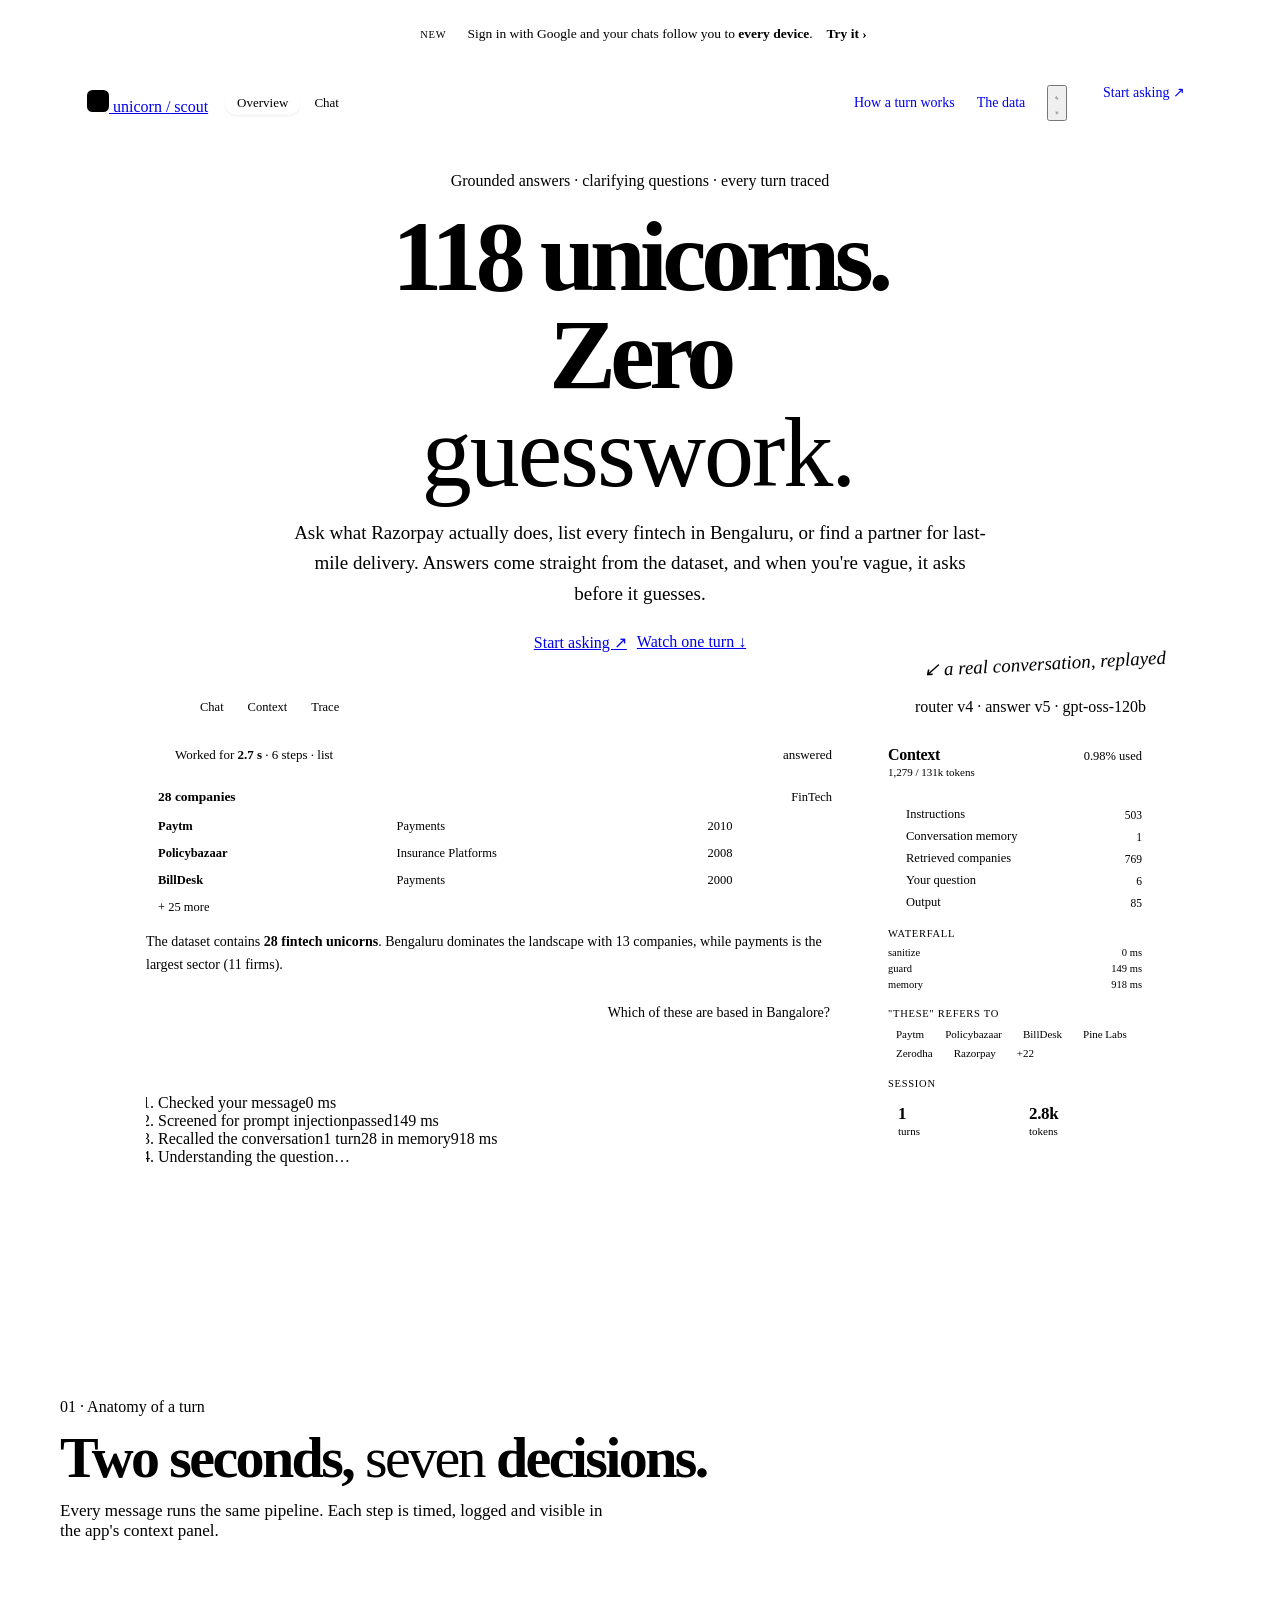
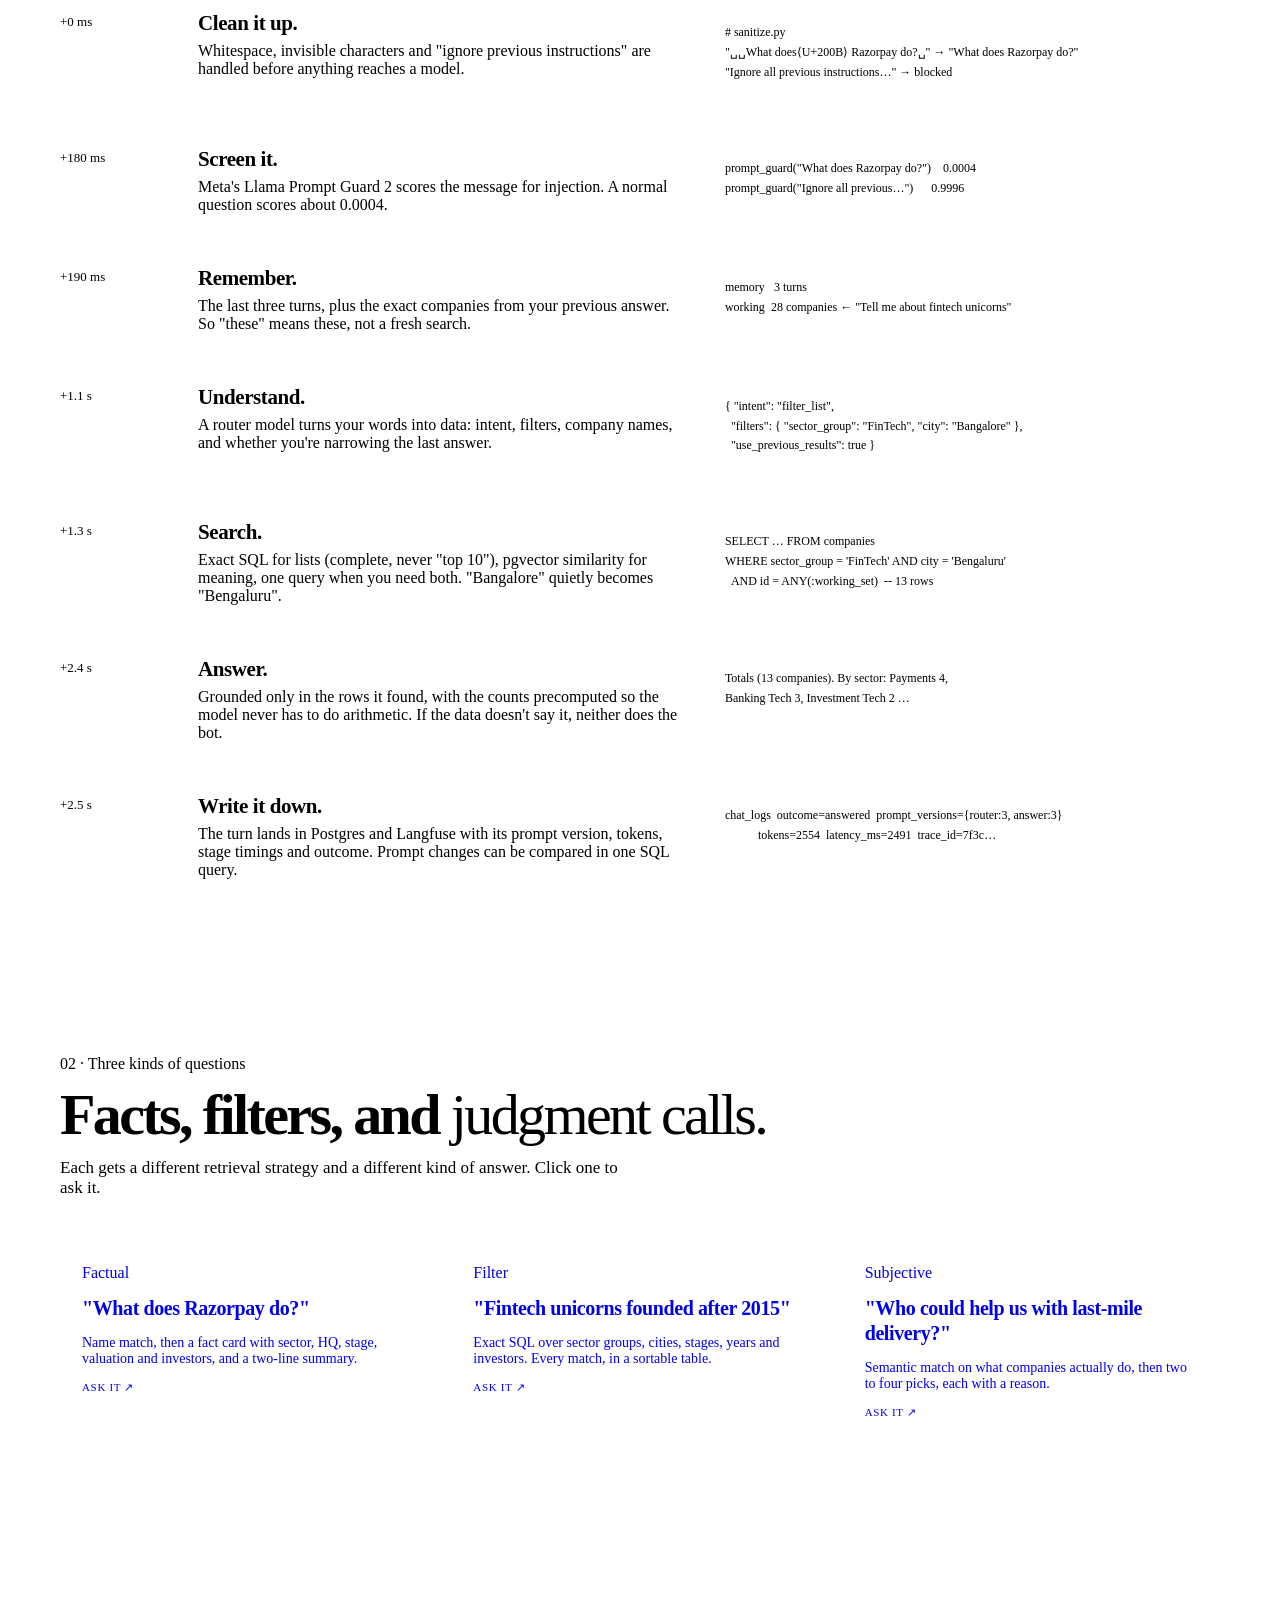
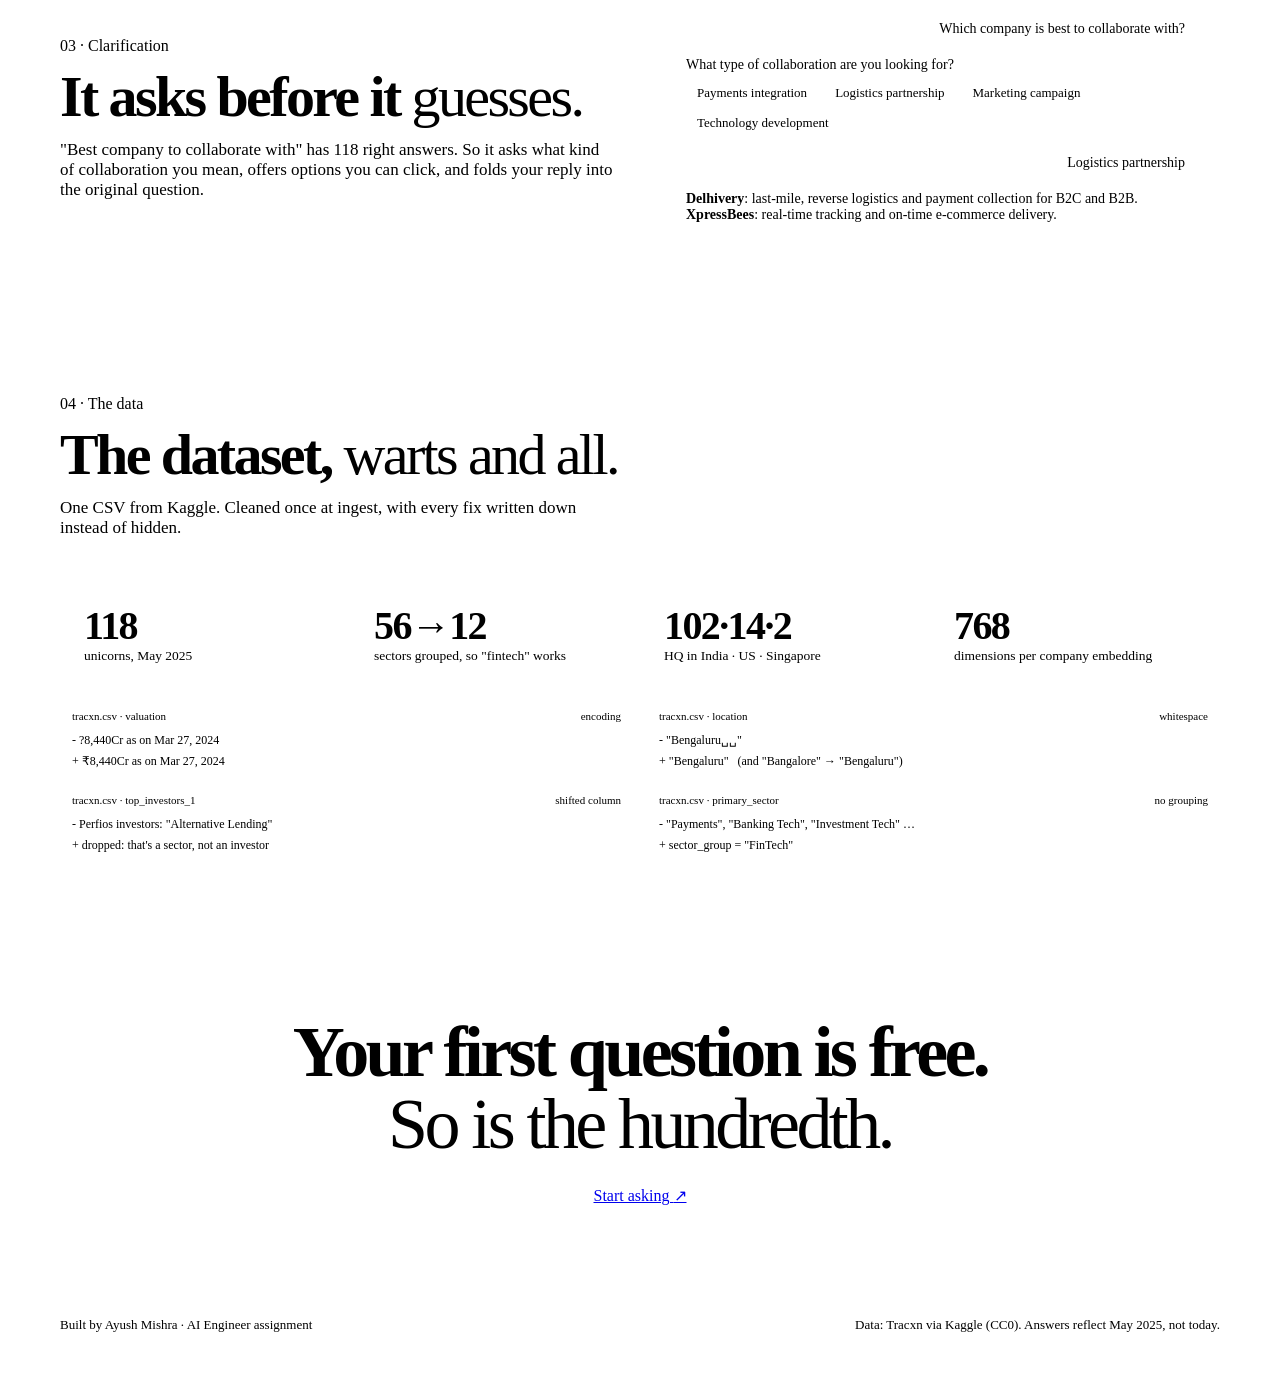
==== commit 3a90ff4f: "Faster fallback, instant chat switching, 404 page, landing and chat polish Reliability - Fallback ch" ====
--- a/public/index.html
+++ b/public/index.html
@@ -36,11 +36,12 @@
   .nav-pill .btn { height: 38px; font-size: 14px; padding: 0 14px; }
 
   /* hero */
-  .hero { text-align: center; padding: 72px 0 40px; position: relative; }
-  .hero h1 { font-family: var(--display); font-weight: 800; font-size: clamp(44px, 8.4vw, 104px); line-height: .98;
-             letter-spacing: -.055em; margin: 22px auto 22px; max-width: 12ch; }
+  .hero { text-align: center; padding: 40px 0 40px; position: relative; }
+  /* sized by height as well as width, so the demo card's top is on screen at first load on laptops */
+  .hero h1 { font-family: var(--display); font-weight: 800; font-size: clamp(40px, min(8.4vw, 11.5vh), 100px); line-height: .98;
+             letter-spacing: -.055em; margin: 18px auto 16px; max-width: 12ch; }
   .hero h1 .serif { font-weight: 400; letter-spacing: -.02em; color: var(--accent); padding-right: .04em; }
-  .hero p.lede { font-size: clamp(16px, 1.6vw, 19px); color: var(--ink-2); max-width: 600px; margin: 0 auto 30px; line-height: 1.6; }
+  .hero p.lede { font-size: clamp(16px, 1.6vw, 19px); color: var(--ink-2); max-width: 700px; margin: 0 auto 24px; line-height: 1.6; }
   .hero .ctas { display: flex; gap: 10px; justify-content: center; flex-wrap: wrap; }
   .grid-bg { position: absolute; inset: 0; z-index: -1; opacity: .55;
              background-image: linear-gradient(var(--line) 1px, transparent 1px), linear-gradient(90deg, var(--line) 1px, transparent 1px);
@@ -249,7 +250,7 @@
       <a class="btn btn-ghost" href="#turn">Watch one turn ↓</a>
     </div>
 
-    <div class="demo-wrap reveal">
+    <div class="demo-wrap">
       <span class="aside-note">↙ a real conversation, replayed</span>
       <div class="frame" id="demo" aria-label="Replay of a real conversation with Unicorn Scout">
         <div class="frame-bar">
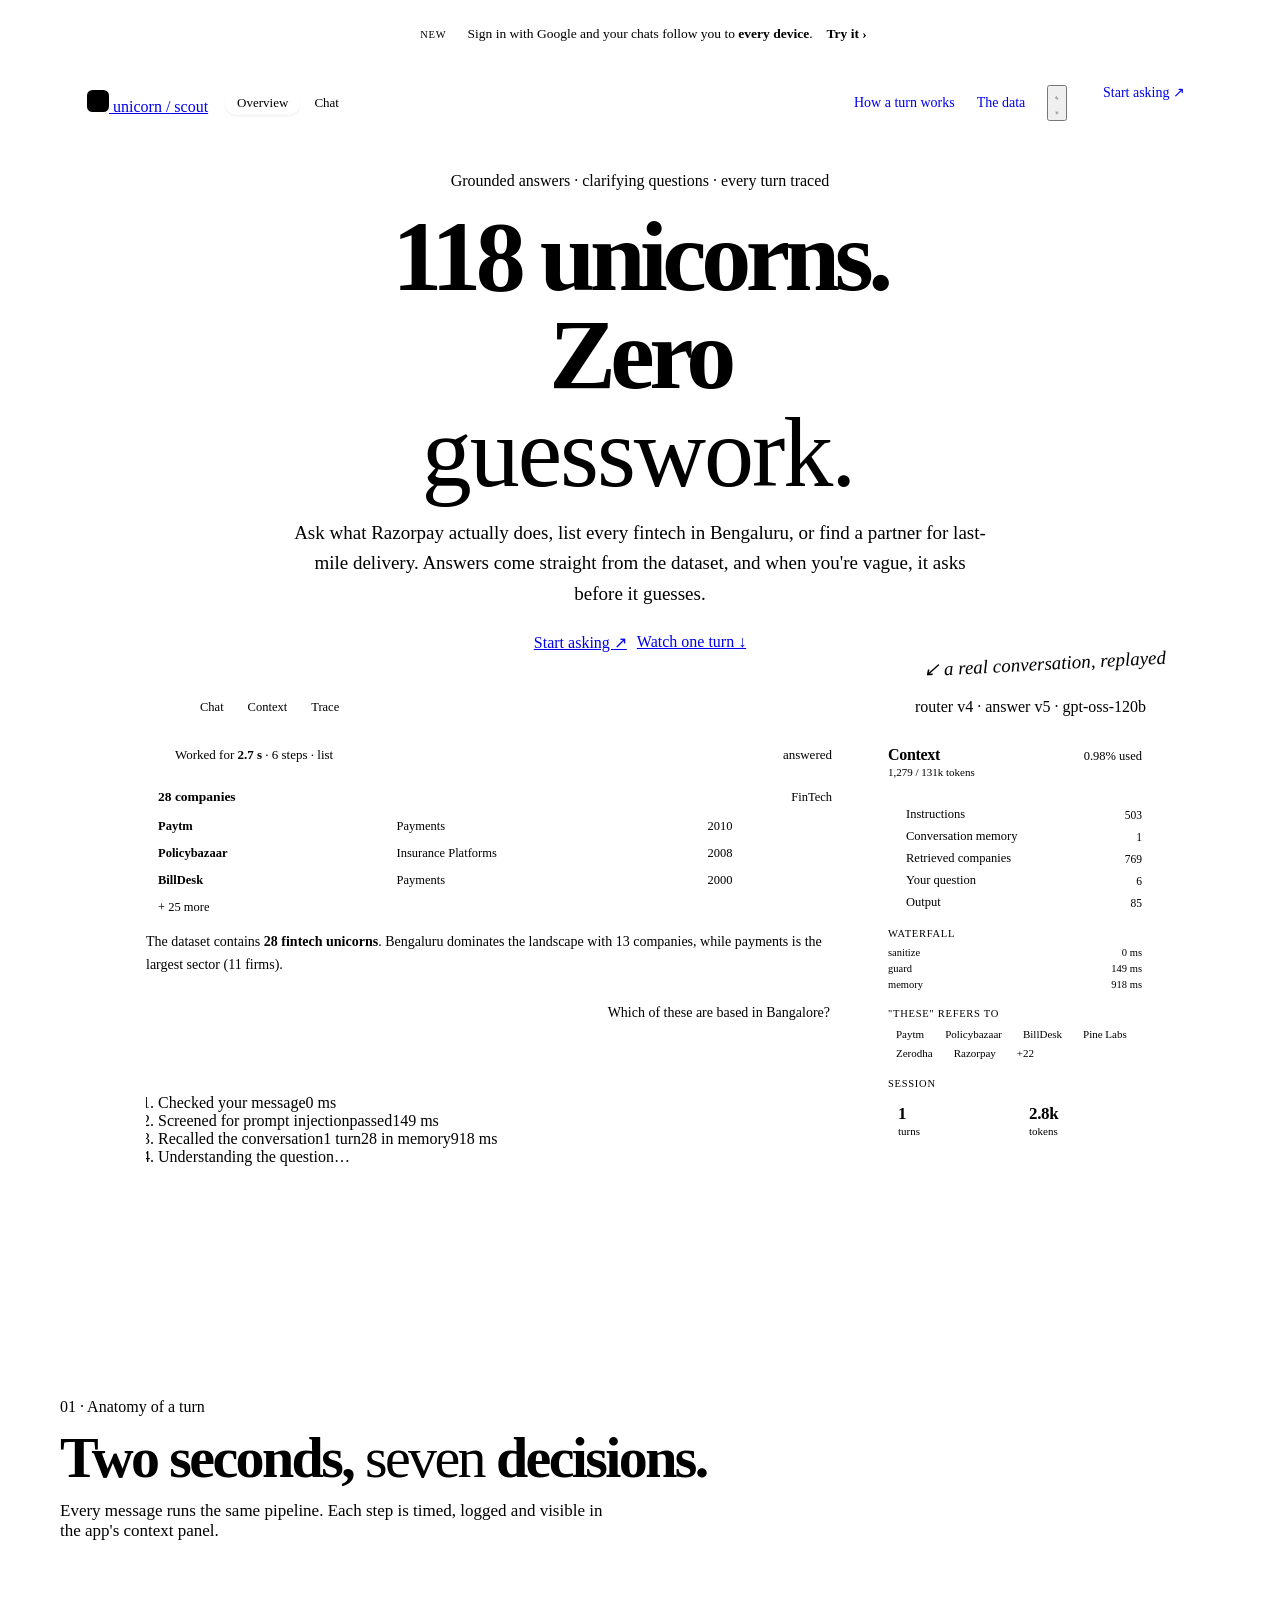
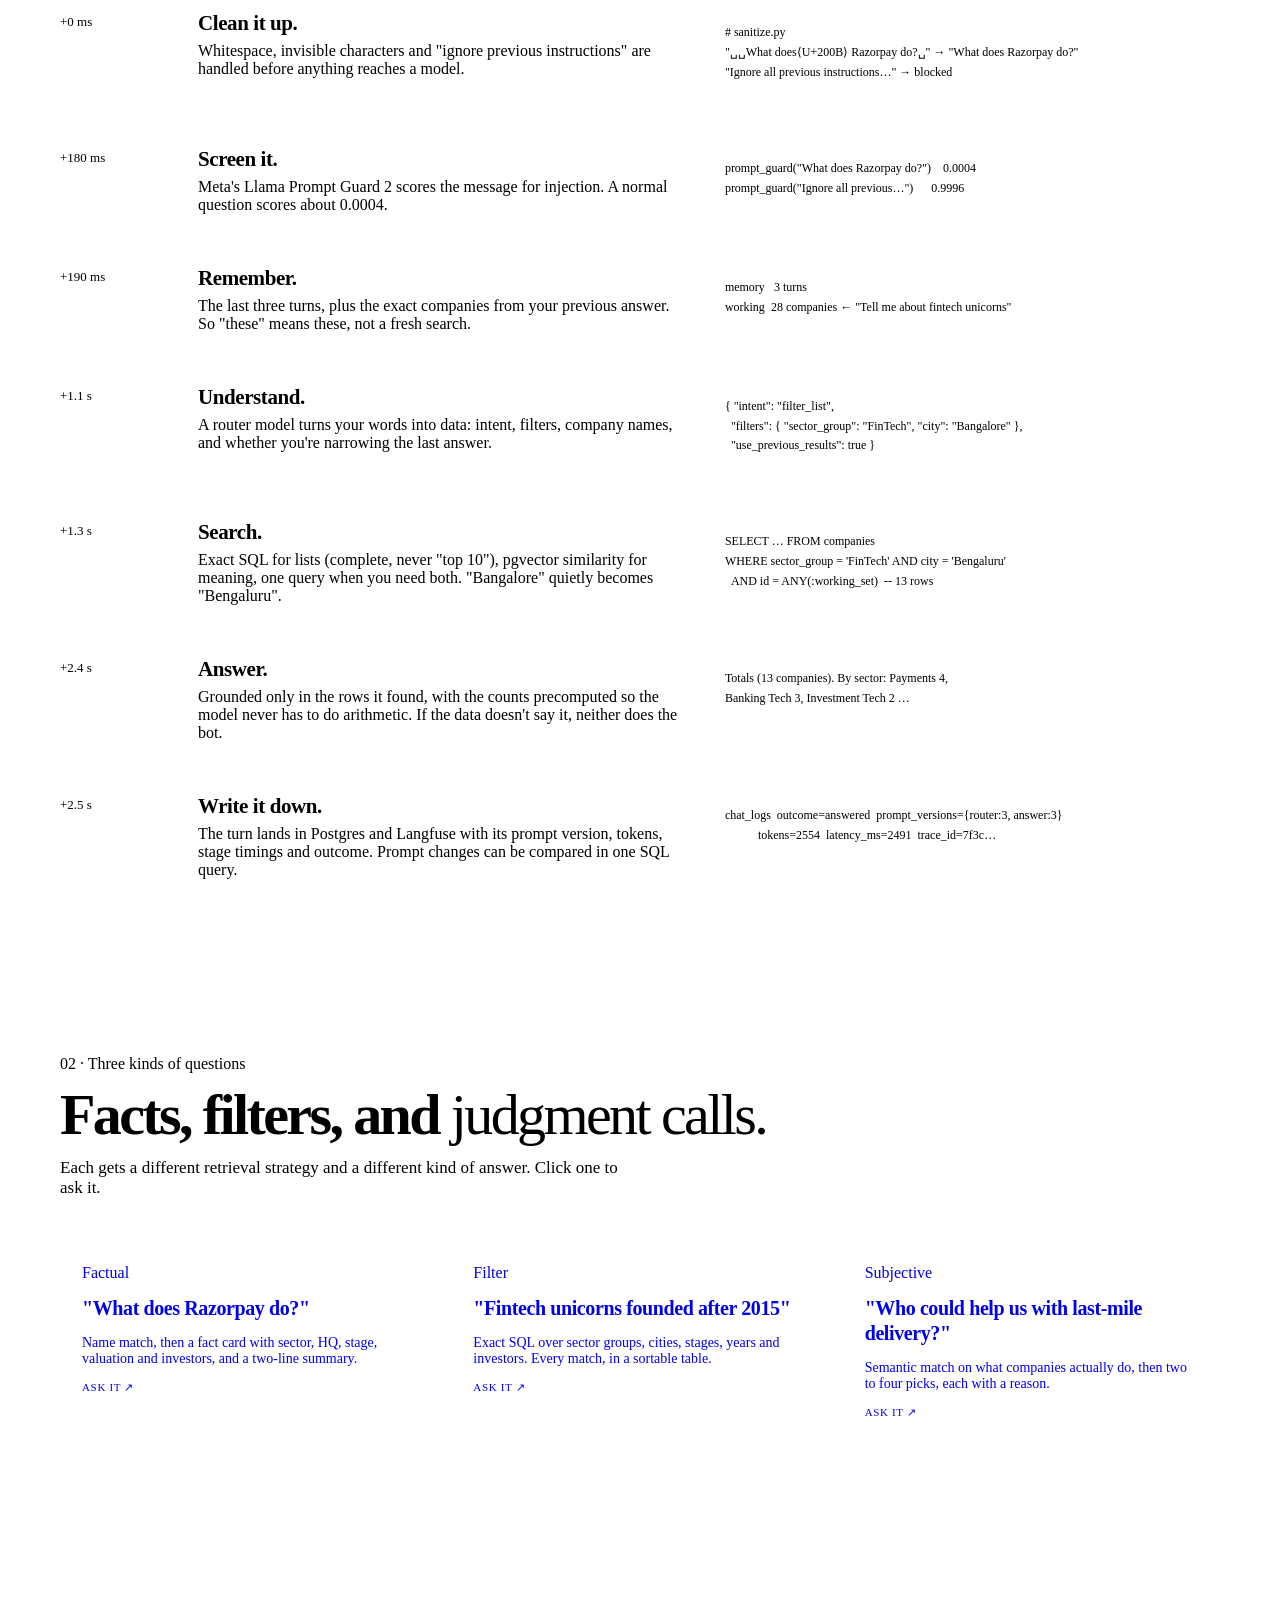
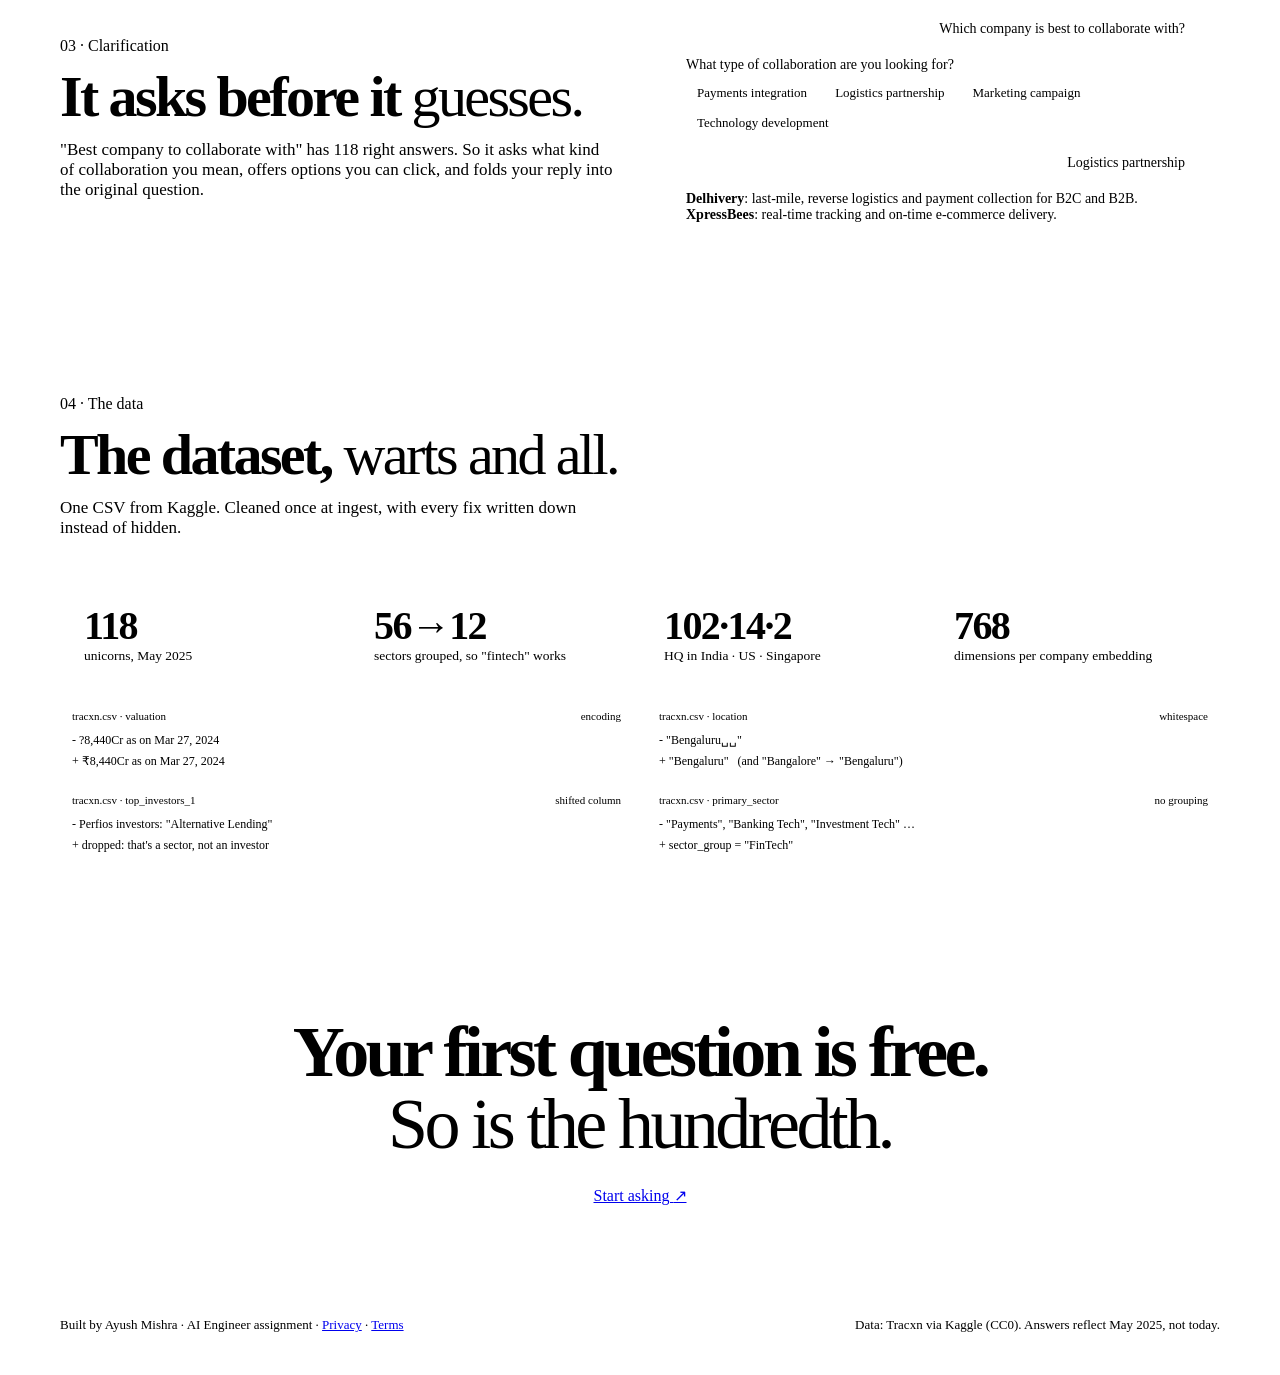
==== commit 0c38365f: "Privacy policy and terms pages (required to publish the Google sign-in app) Describe what is actuall" ====
--- a/public/index.html
+++ b/public/index.html
@@ -413,7 +413,7 @@
 
 <footer>
   <div class="wrap">
-    <span>Built by Ayush Mishra · AI Engineer assignment</span>
+    <span>Built by Ayush Mishra · AI Engineer assignment · <a href="/privacy">Privacy</a> · <a href="/terms">Terms</a></span>
     <span>Data: Tracxn via Kaggle (CC0). Answers reflect May 2025, not today.</span>
   </div>
 </footer>
